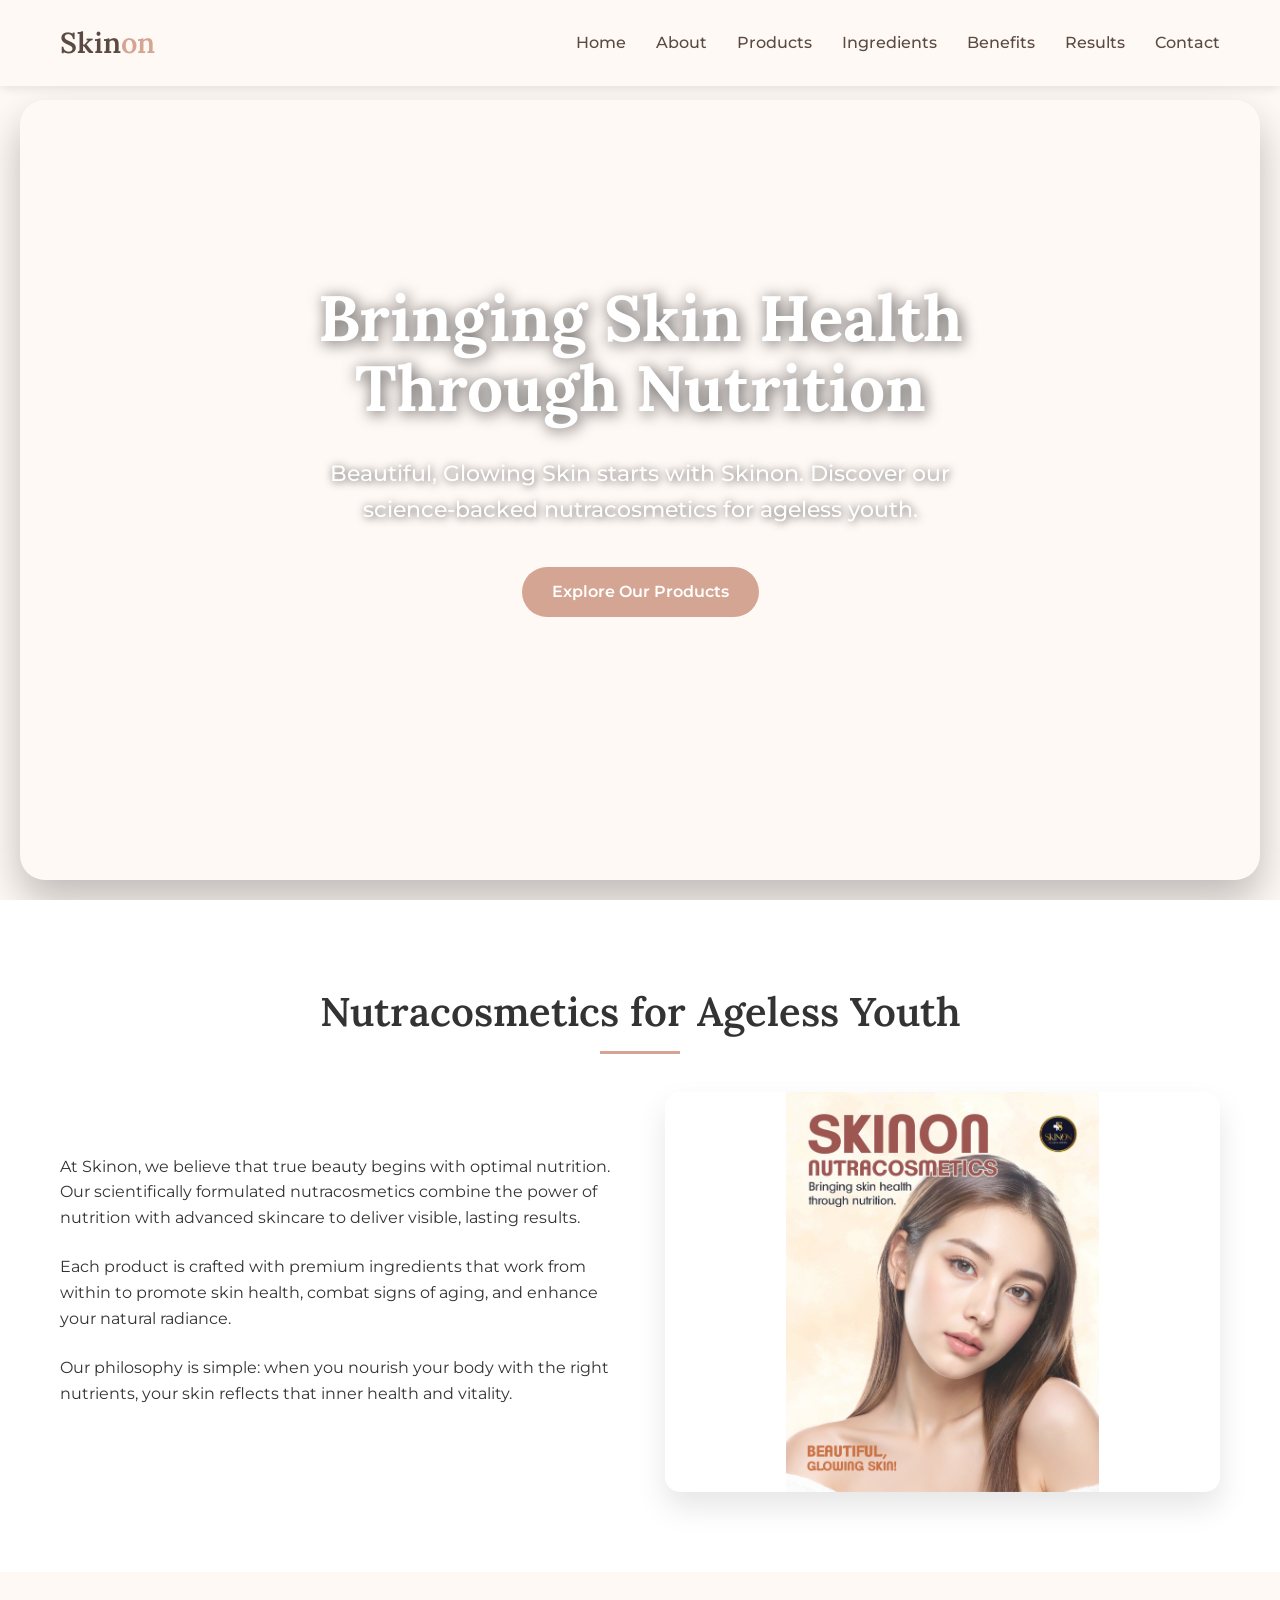
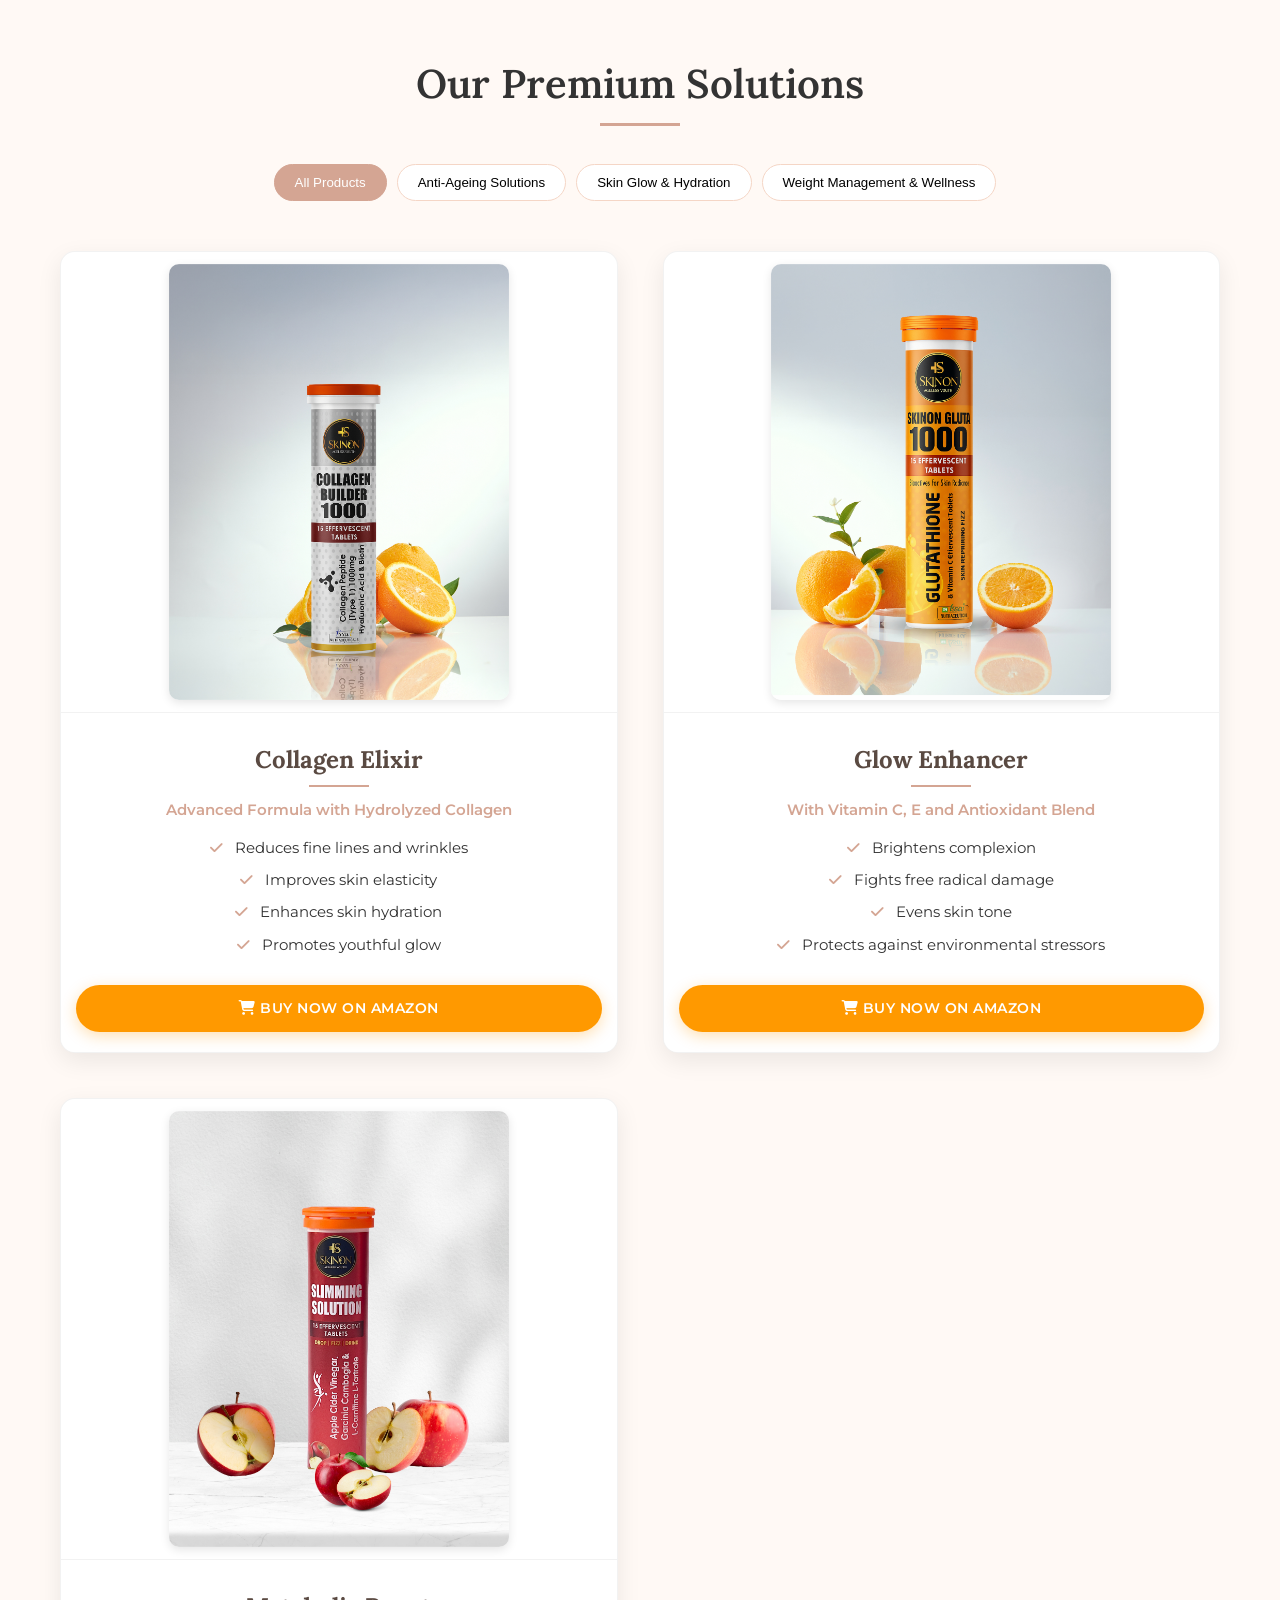
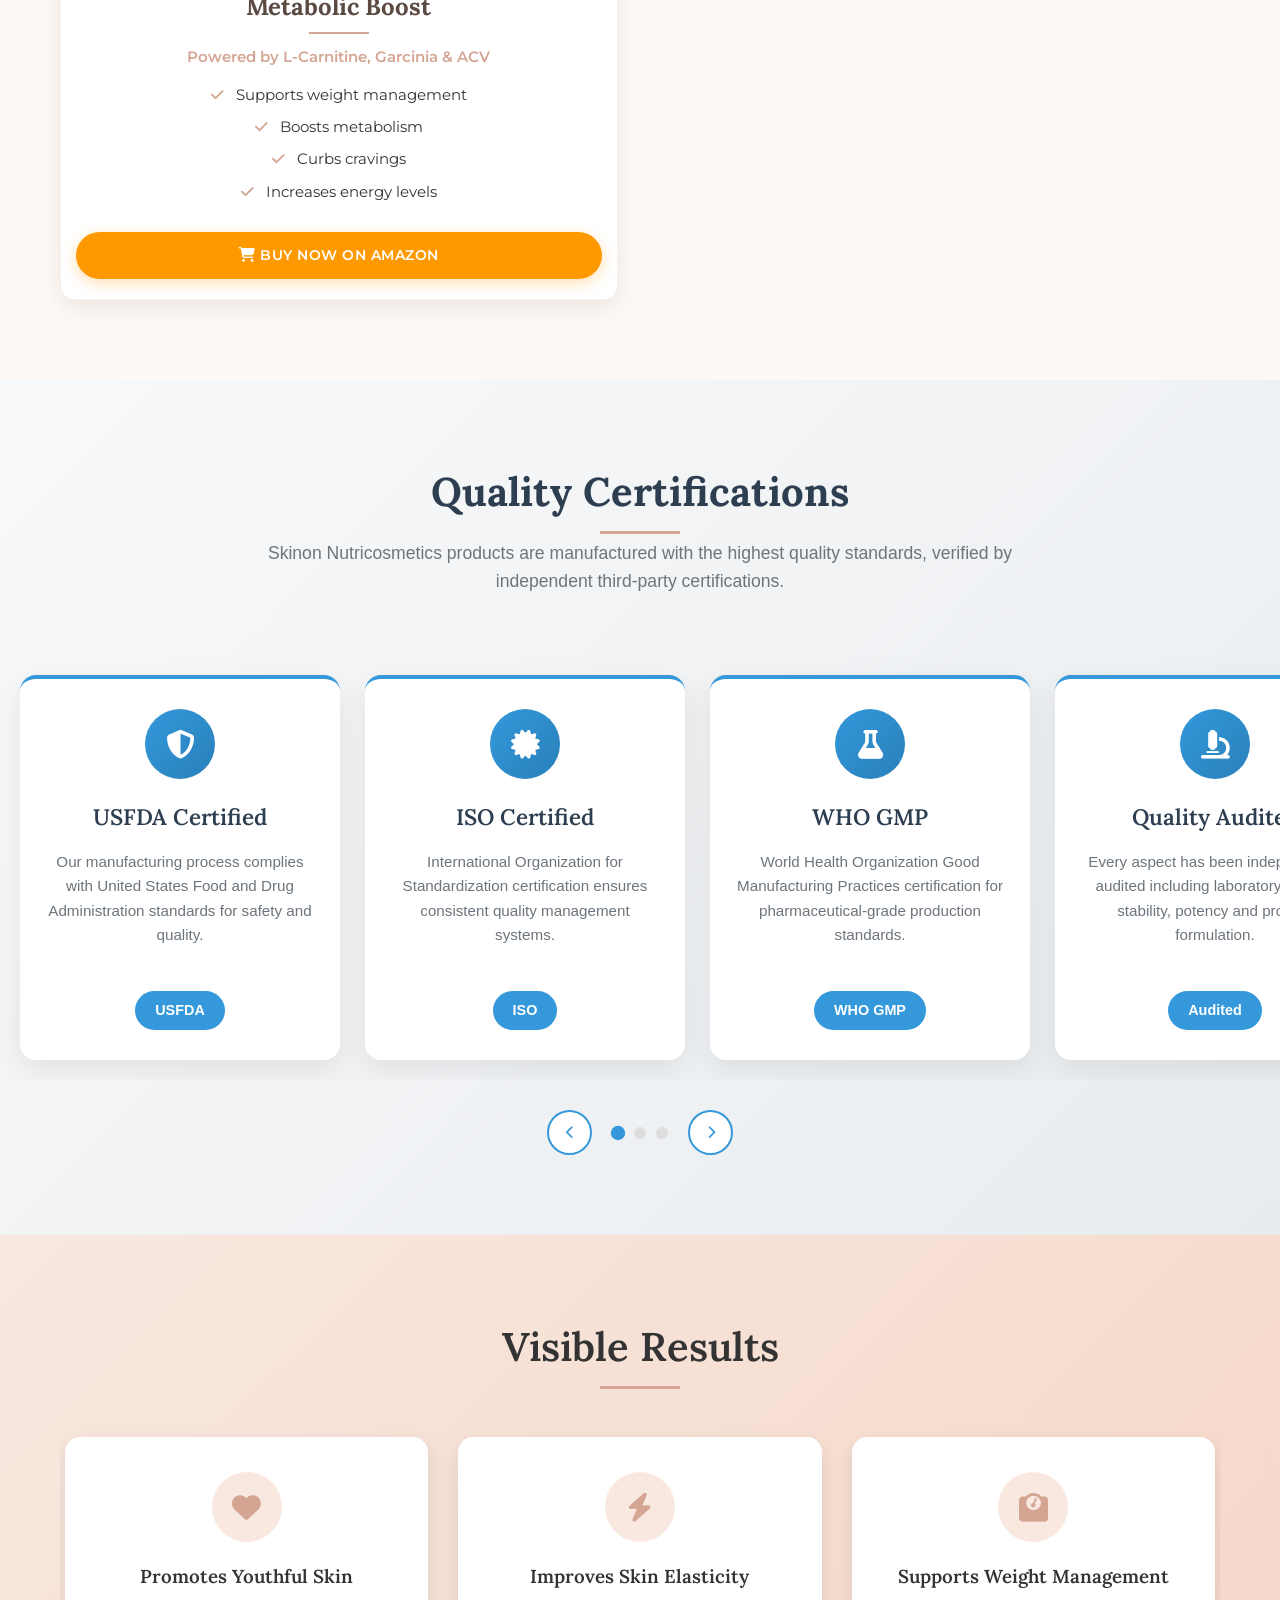
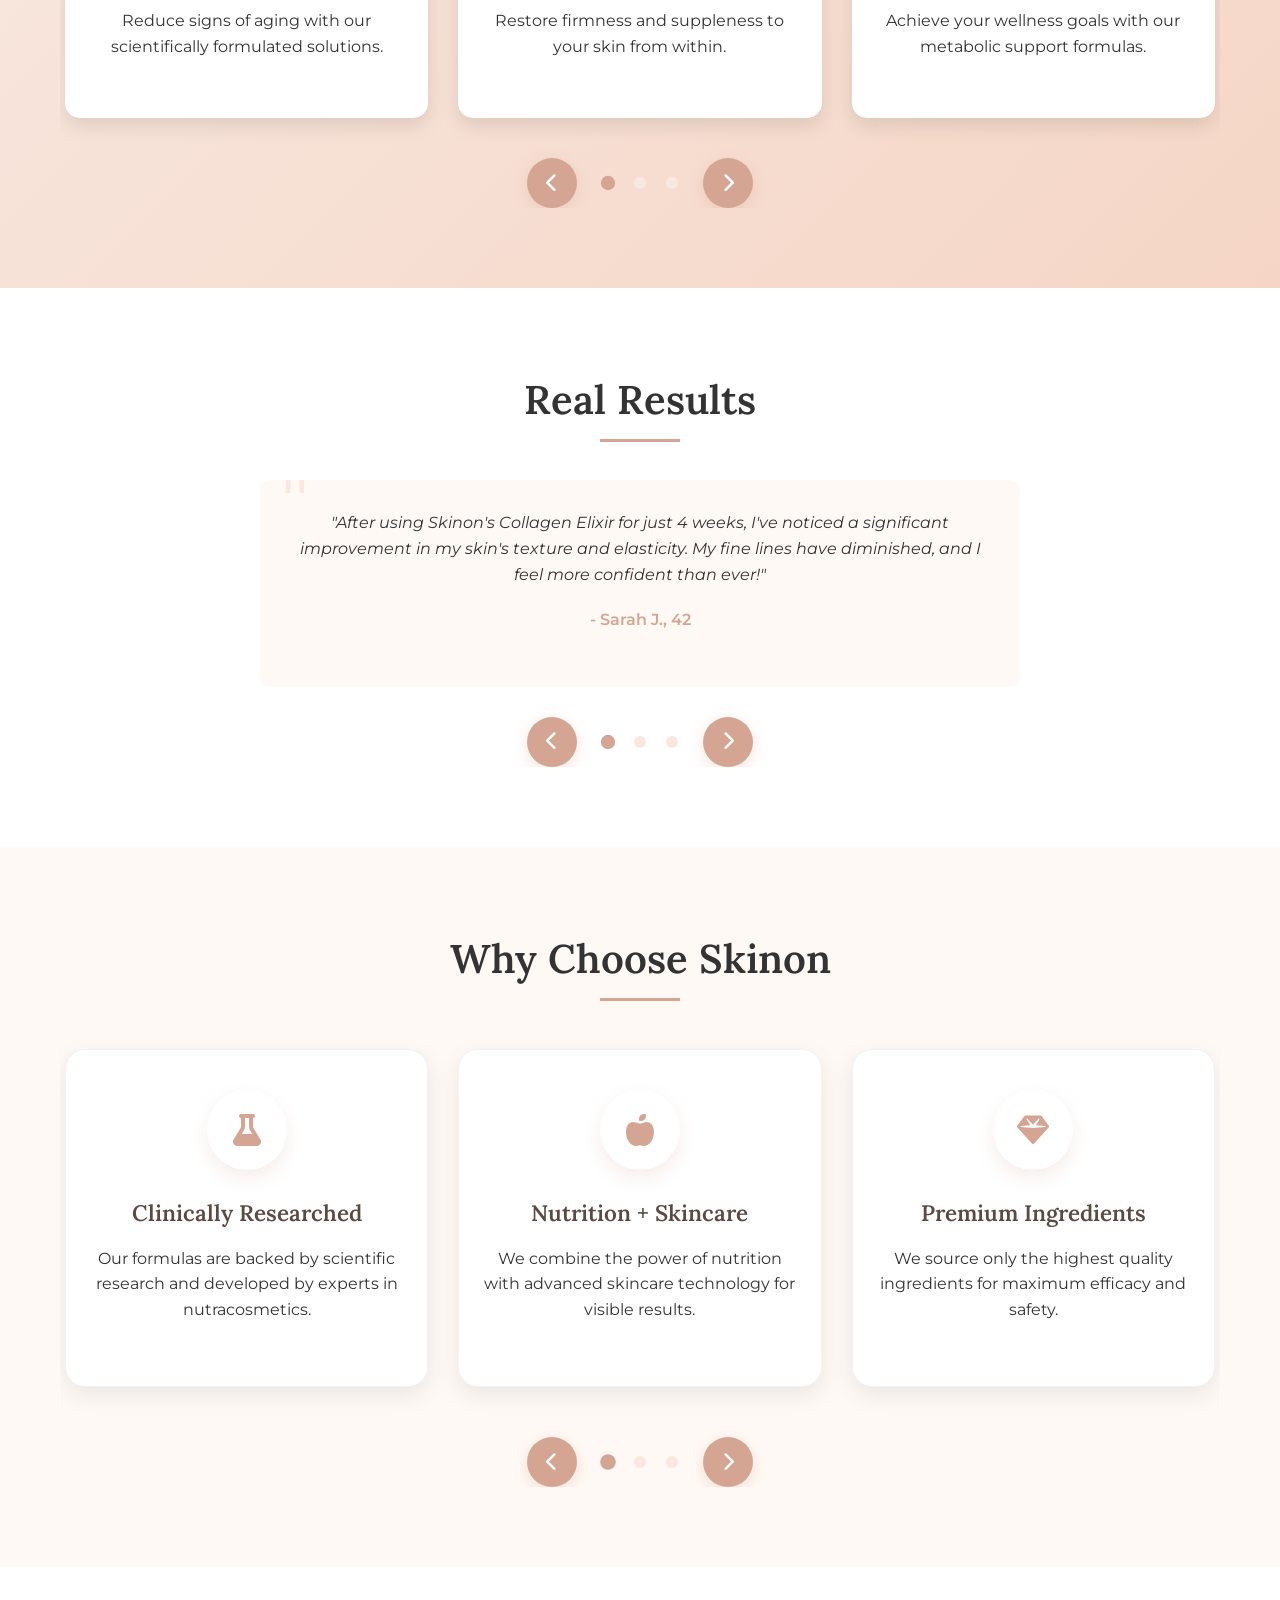
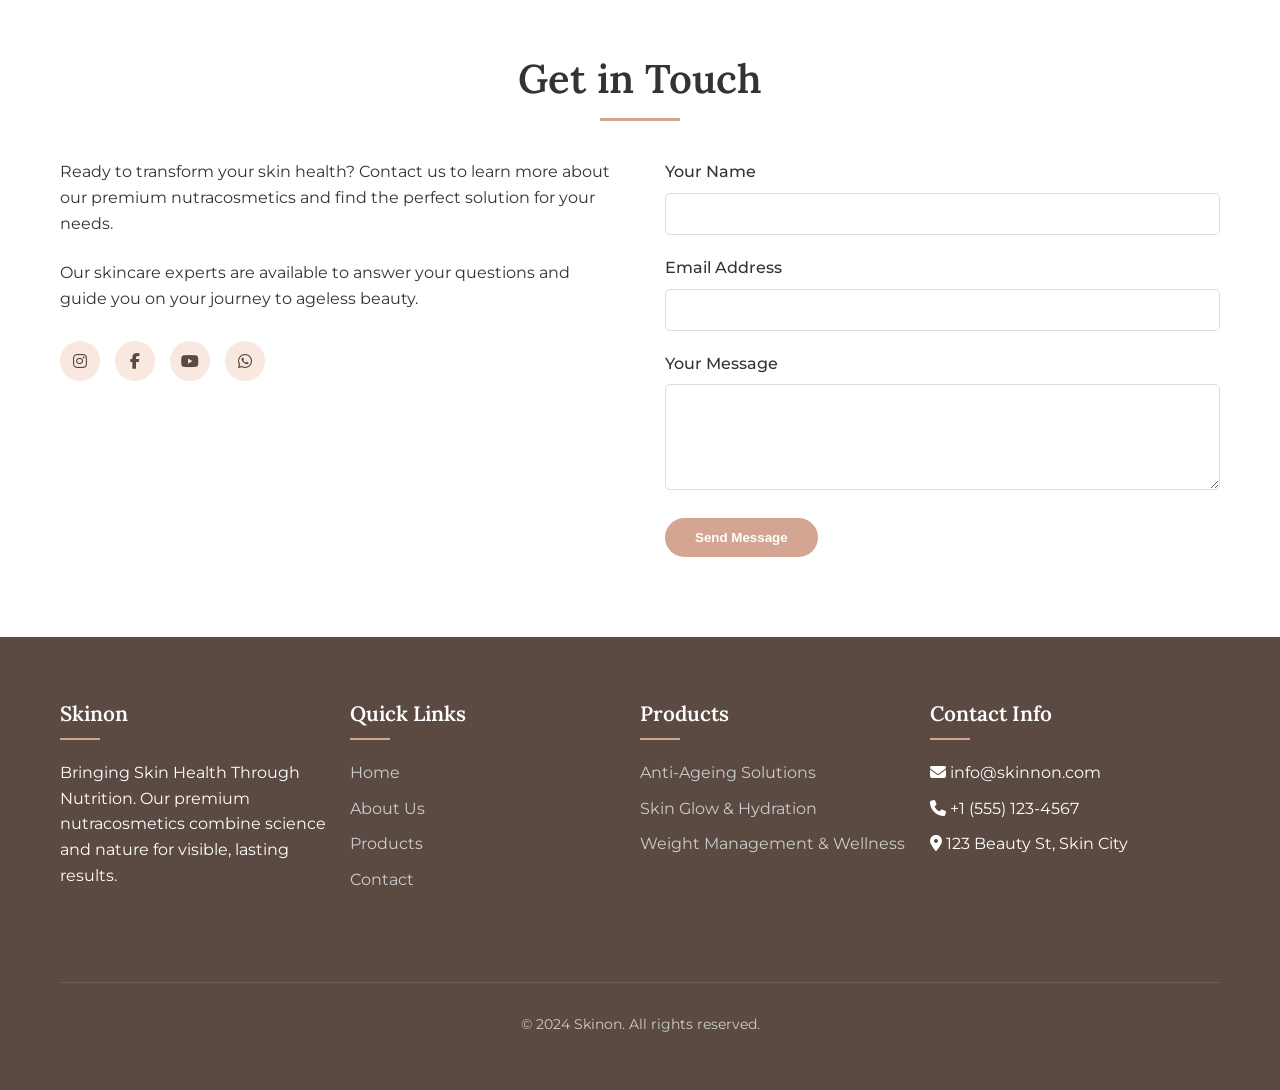
==== INDEX.HTML @ d5ceaf2c "Add files via upload" ====
<!DOCTYPE html>
<html lang="en">
<head>
    <meta charset="UTF-8">
    <meta name="viewport" content="width=device-width, initial-scale=1.0">
    <title>Skinon – Nutracosmetics & Anti-Ageing Solutions</title>
    <meta name="description" content="Skinon - Premium nutracosmetics & anti-ageing supplements. Science-backed collagen elixirs, skin glow enhancers & metabolic boosters for ageless beauty. Vegan-friendly, clinically tested formulas for radiant skin from within.">
    <meta name="keywords" content="nutracosmetics, anti-ageing supplements, collagen, skin care, beauty supplements, skin glow, weight management, vegan supplements">
    <meta name="author" content="Skinon">
    <meta name="robots" content="index, follow">
    
    <!-- Canonical URL -->
    <link rel="canonical" href="https://skinon.com">
    
    <!-- Open Graph Meta Tags for Social Media Sharing -->
    <meta property="og:title" content="Skinon – Nutracosmetics & Anti-Ageing Solutions">
    <meta property="og:description" content="Premium nutracosmetics & anti-ageing supplements for ageless beauty and radiant skin from within.">
    <meta property="og:type" content="website">
    <meta property="og:url" content="https://www.skinon.com">
    <!-- <meta property="og:image" content="https://www.skinon.com/images/og-image.jpg"> -->
    
    <link rel="stylesheet" href="STYLES.CSS">
    <link rel="preconnect" href="https://fonts.googleapis.com">
    <link rel="preconnect" href="https://fonts.gstatic.com" crossorigin>
    <link href="https://fonts.googleapis.com/css2?family=Montserrat:wght@300;400;500;600;700&family=Lora:wght@400;500;600&display=swap" rel="stylesheet">
    <link rel="stylesheet" href="https://cdnjs.cloudflare.com/ajax/libs/font-awesome/6.4.0/css/all.min.css">

    <!-- JSON-LD Schema Markup -->
    <script type="application/ld+json">
    {
        "@context": "https://schema.org",
        "@graph": [
            {
                "@type": "Product",
                "name": "Collagen Elixir",
                "description": "Advanced Formula with Hydrolyzed Collagen for reducing fine lines and wrinkles, improving skin elasticity, and enhancing skin hydration",
                "brand": {
                    "@type": "Brand",
                    "name": "Skinon"
                },
                "offers": {
                    "@type": "Offer",
                    "url": "https://amzn.in/d/7fDSH8P",
                    "availability": "https://schema.org/InStock"
                },
                "image": "https://skinon.com/products/anti-ageing.jpg"
            },
            {
                "@type": "Product",
                "name": "Glow Enhancer",
                "description": "With Vitamin C, E and Antioxidant Blend for brightening complexion, fighting free radical damage, and evening skin tone",
                "brand": {
                    "@type": "Brand",
                    "name": "Skinon"
                },
                "offers": {
                    "@type": "Offer",
                    "url": "https://amzn.in/d/7fDSH8P",
                    "availability": "https://schema.org/InStock"
                },
                "image": "https://skinon.com/products/skin-glow.jpg"
            },
            {
                "@type": "Product",
                "name": "Metabolic Boost",
                "description": "Powered by L-Carnitine, Garcinia & ACV for weight management, boosting metabolism, and increasing energy levels",
                "brand": {
                    "@type": "Brand",
                    "name": "Skinon"
                },
                "offers": {
                    "@type": "Offer",
                    "url": "https://amzn.in/d/7fDSH8P",
                    "availability": "https://schema.org/InStock"
                },
                "image": "https://skinon.com/products/slim-product.jpg"
            },
            {
                "@type": "Review",
                "author": {
                    "@type": "Person",
                    "name": "Sarah J."
                },
                "datePublished": "2024-01-15",
                "reviewBody": "After using Skinon's Collagen Elixir for just 4 weeks, I've noticed a significant improvement in my skin's texture and elasticity. My fine lines have diminished, and I feel more confident than ever!",
                "name": "Amazing Results with Collagen Elixir",
                "reviewRating": {
                    "@type": "Rating",
                    "ratingValue": "5",
                    "bestRating": "5"
                }
            },
            {
                "@type": "Review",
                "author": {
                    "@type": "Person",
                    "name": "Michael T."
                },
                "datePublished": "2024-02-10",
                "reviewBody": "The Metabolic Boost formula has been a game-changer for my wellness journey. I've lost 8 pounds in 2 months without drastic diet changes, and I have so much more energy throughout the day.",
                "name": "Game-Changer for Wellness",
                "reviewRating": {
                    "@type": "Rating",
                    "ratingValue": "5",
                    "bestRating": "5"
                }
            },
            {
                "@type": "Review",
                "author": {
                    "@type": "Person",
                    "name": "Emily R."
                },
                "datePublished": "2024-01-28",
                "reviewBody": "I've struggled with dull skin for years. The Glow Enhancer has given me the radiant complexion I've always wanted. My friends keep asking what I'm doing differently!",
                "name": "Radiant Complexion Achieved",
                "reviewRating": {
                    "@type": "Rating",
                    "ratingValue": "5",
                    "bestRating": "5"
                }
            }
        ]
    }
    </script>
</head>

<body>
    <!-- Header -->
    <header>
        <div class="container header-container">
            <a href="#" class="logo">Skin<span>on</span></a>
            <button class="mobile-menu-btn" aria-label="Toggle navigation menu">
                <i class="fas fa-bars"></i>
            </button>
            <nav aria-label="Main navigation">
                <ul>
                    <li><a href="#home">Home</a></li>
                    <li><a href="#about">About</a></li>
                    <li><a href="#products">Products</a></li>
                    <li><a href="#ingredients">Ingredients</a></li>
                    <li><a href="#benefits">Benefits</a></li>
                    <li><a href="#testimonials">Results</a></li>
                    <li><a href="#contact">Contact</a></li>
                </ul>
            </nav>
        </div>
    </header>

<!-- Hero Section with Video -->
<section class="hero" id="home">
    <div class="container">
        <div class="hero-content fade-in">
            <h1>Bringing Skin Health Through Nutrition</h1>
            <p>Beautiful, Glowing Skin starts with Skinon. Discover our science-backed nutracosmetics for ageless youth.</p>
            <a href="#products" class="btn">Explore Our Products</a>
        </div>
    </div>
    
    <!-- Clean Video Background -->
    <div class="hero-video">
        <video autoplay muted loop playsinline preload="none" poster="fallback.jpg" class="hero-video-element">
            <source src="hero background video.mp4" type="video/mp4">
            <source src="hero-video.webm" type="video/webm">
        </video>
    </div>
</section>

 <!-- About Section -->
<section class="about" id="about">
    <div class="container">
        <h2>Nutracosmetics for Ageless Youth</h2>
        <div class="about-content">
            <div class="about-text">
                <!-- Desktop Version (Full Text) -->
                <div class="desktop-text">
                    <p>At Skinon, we believe that true beauty begins with optimal nutrition. Our scientifically formulated nutracosmetics combine the power of nutrition with advanced skincare to deliver visible, lasting results.</p>
                    <p>Each product is crafted with premium ingredients that work from within to promote skin health, combat signs of aging, and enhance your natural radiance.</p>
                    <p>Our philosophy is simple: when you nourish your body with the right nutrients, your skin reflects that inner health and vitality.</p>
                </div>
                
                <!-- Mobile Version (Brief Text) -->
                <div class="mobile-text">
                    <p>Beautiful skin starts from within. Skinon's science-backed nutracosmetics nourish your body to reveal your natural radiance and combat aging at its source.</p>
                </div>
            </div>
            <div class="about-image">
                <!-- Try this simple version first -->
                <img src="about-model.jpg" alt="Woman using Skinon nutracosmetics products for radiant skin" class="about-img" loading="lazy">
            </div>
        </div>
    </div>
</section>

<!-- Products Section -->
<section class="products" id="products">
  <div class="container">
    <h2>Our Premium Solutions</h2>

    <!-- Categories -->
    <div class="product-categories">
      <button class="category-btn active" data-category="all">All Products</button>
      <button class="category-btn" data-category="anti-aging">Anti-Ageing Solutions</button>
      <button class="category-btn" data-category="skin-glow">Skin Glow & Hydration</button>
      <button class="category-btn" data-category="wellness">Weight Management & Wellness</button>
    </div>

    <!-- Products Grid -->
    <div class="product-grid">
      <!-- Product 1 -->
      <div class="product-card fade-in" data-category="anti-aging">
        <div class="product-image">
          <img src="products/anti ageing.jpg" alt="Collagen Elixir supplement bottle for anti-ageing and skin rejuvenation" class="product-img" loading="lazy">
        </div>
        <div class="product-info">
          <h3>Collagen Elixir</h3>
          <p class="product-tagline">Advanced Formula with Hydrolyzed Collagen</p>
          <ul class="product-benefits">
            <li><i class="fas fa-check"></i> Reduces fine lines and wrinkles</li>
            <li><i class="fas fa-check"></i> Improves skin elasticity</li>
            <li><i class="fas fa-check"></i> Enhances skin hydration</li>
            <li><i class="fas fa-check"></i> Promotes youthful glow</li>
          </ul>
          <a href="https://amzn.in/d/7fDSH8P" target="_blank" class="buy-now-btn amazon-btn">
            <i class="fas fa-shopping-cart"></i> Buy Now on Amazon
          </a>
        </div>
      </div>

      <!-- Product 2 -->
      <div class="product-card fade-in" data-category="skin-glow">
        <div class="product-image">
          <img src="products/skin glow.jpg" alt="Glow Enhancer supplement with glutathione for radiant skin complexion" class="product-img" loading="lazy">
        </div>
        <div class="product-info">
          <h3>Glow Enhancer</h3>
          <p class="product-tagline">With Vitamin C, E and Antioxidant Blend</p>
          <ul class="product-benefits">
            <li><i class="fas fa-check"></i> Brightens complexion</li>
            <li><i class="fas fa-check"></i> Fights free radical damage</li>
            <li><i class="fas fa-check"></i> Evens skin tone</li>
            <li><i class="fas fa-check"></i> Protects against environmental stressors</li>
          </ul>
          <a href="https://amzn.in/d/7fDSH8P" target="_blank" class="buy-now-btn amazon-btn">
            <i class="fas fa-shopping-cart"></i> Buy Now on Amazon
          </a>
        </div>
      </div>

      <!-- Product 3 -->
      <div class="product-card fade-in" data-category="wellness">
        <div class="product-image">
          <img src="products/slim product.jpg" alt="Metabolic Boost weight management supplement with apple cider vinegar" class="product-img" loading="lazy">
        </div>
        <div class="product-info">
          <h3>Metabolic Boost</h3>
          <p class="product-tagline">Powered by L-Carnitine, Garcinia & ACV</p>
          <ul class="product-benefits">
            <li><i class="fas fa-check"></i> Supports weight management</li>
            <li><i class="fas fa-check"></i> Boosts metabolism</li>
            <li><i class="fas fa-check"></i> Curbs cravings</li>
            <li><i class="fas fa-check"></i> Increases energy levels</li>
          </ul>
          <a href="https://amzn.in/d/7fDSH8P" target="_blank" class="buy-now-btn amazon-btn">
            <i class="fas fa-shopping-cart"></i> Buy Now on Amazon
          </a>
        </div>
      </div>
    </div>

    <!-- Scroll Indicator (Mobile) -->
    <div class="product-scroll-indicator">
      <div class="scroll-dot active"></div>
      <div class="scroll-dot"></div>
      <div class="scroll-dot"></div>
    </div>
  </div>
</section>

    <!-- Certification Section -->
    <section class="certifications-section">
        <div class="section-header">
            <h2>Quality Certifications</h2>
            <p>Skinon Nutricosmetics products are manufactured with the highest quality standards, verified by independent third-party certifications.</p>
        </div>
        
        <div class="certifications-horizontal-container">
            <div class="certifications-row">
                <!-- USFDA Certification -->
                <div class="cert-item">
                    <div class="cert-icon">
                        <i class="fas fa-shield-alt"></i>
                    </div>
                    <div class="cert-content">
                        <h3>USFDA Certified</h3>
                        <p>Our manufacturing process complies with United States Food and Drug Administration standards for safety and quality.</p>
                    </div>
                    <div class="cert-badge">USFDA</div>
                </div>
                
                <!-- ISO Certification -->
                <div class="cert-item">
                    <div class="cert-icon">
                        <i class="fas fa-certificate"></i>
                    </div>
                    <div class="cert-content">
                        <h3>ISO Certified</h3>
                        <p>International Organization for Standardization certification ensures consistent quality management systems.</p>
                    </div>
                    <div class="cert-badge">ISO</div>
                </div>
                
                <!-- WHO GMP Certification -->
                <div class="cert-item">
                    <div class="cert-icon">
                        <i class="fas fa-flask"></i>
                    </div>
                    <div class="cert-content">
                        <h3>WHO GMP</h3>
                        <p>World Health Organization Good Manufacturing Practices certification for pharmaceutical-grade production standards.</p>
                    </div>
                    <div class="cert-badge">WHO GMP</div>
                </div>
                
                <!-- Quality Audited -->
                <div class="cert-item">
                    <div class="cert-icon">
                        <i class="fas fa-microscope"></i>
                    </div>
                    <div class="cert-content">
                        <h3>Quality Audited</h3>
                        <p>Every aspect has been independently audited including laboratory testing, stability, potency and product formulation.</p>
                    </div>
                    <div class="cert-badge">Audited</div>
                </div>
                
                <!-- Manufacturing Partner -->
                <div class="cert-item">
                    <div class="cert-icon">
                        <i class="fas fa-industry"></i>
                    </div>
                    <div class="cert-content">
                        <h3>Manufacturing Partner</h3>
                        <p>Manufactured and quality-controlled by <a href="https://lavanyahealthcarelimited.com/about.html" target="_blank">Lavanya Healthcare Limited</a>.</p>
                    </div>
                    <div class="cert-badge">Partner</div>
                </div>
            </div>
        </div>
        
        <div class="scroll-indicators">
            <button class="scroll-btn prev-btn">
                <i class="fas fa-chevron-left"></i>
            </button>
            <div class="scroll-dots">
                <span class="dot active"></span>
                <span class="dot"></span>
                <span class="dot"></span>
            </div>
            <button class="scroll-btn next-btn">
                <i class="fas fa-chevron-right"></i>
            </button>
        </div>
    </section>


    <!-- Benefits Section -->
<section class="benefits" id="benefits">
    <div class="container">
        <h2>Visible Results</h2>
        <div class="benefits-slider">
            <div class="benefits-track">
                <!-- Benefit 1 -->
                <div class="benefit-card fade-in">
                    <div class="benefit-icon">
                        <i class="fas fa-heart"></i>
                    </div>
                    <h3>Promotes Youthful Skin</h3>
                    <p>Reduce signs of aging with our scientifically formulated solutions.</p>
                </div>
                
                <!-- Benefit 2 -->
                <div class="benefit-card fade-in">
                    <div class="benefit-icon">
                        <i class="fas fa-bolt"></i>
                    </div>
                    <h3>Improves Skin Elasticity</h3>
                    <p>Restore firmness and suppleness to your skin from within.</p>
                </div>
                
                <!-- Benefit 3 -->
                <div class="benefit-card fade-in">
                    <div class="benefit-icon">
                        <i class="fas fa-weight"></i>
                    </div>
                    <h3>Supports Weight Management</h3>
                    <p>Achieve your wellness goals with our metabolic support formulas.</p>
                </div>
                
                <!-- Benefit 4 -->
                <div class="benefit-card fade-in">
                    <div class="benefit-icon">
                        <i class="fas fa-apple-alt"></i>
                    </div>
                    <h3>Balances Blood Sugar</h3>
                    <p>Maintain healthy glucose levels with our nutrient-rich formulations.</p>
                </div>
                
                <!-- Benefit 5 -->
                <div class="benefit-card fade-in">
                    <div class="benefit-icon">
                        <i class="fas fa-battery-full"></i>
                    </div>
                    <h3>Boosts Energy</h3>
                    <p>Feel revitalized and energized throughout your day.</p>
                </div>
                
                <!-- Benefit 6 -->
                <div class="benefit-card fade-in">
                    <div class="benefit-icon">
                        <i class="fas fa-sun"></i>
                    </div>
                    <h3>Enhances Radiance</h3>
                    <p>Achieve a natural, healthy glow with our skin-nourishing formulas.</p>
                </div>
            </div>
            <div class="slider-nav">
                <button class="slider-btn prev-btn">
                    <i class="fas fa-chevron-left"></i>
                </button>
                <div class="slider-dots">
                    <div class="slider-dot active" data-slide="0"></div>
                    <div class="slider-dot" data-slide="1"></div>
                    <div class="slider-dot" data-slide="2"></div>
                </div>
                <button class="slider-btn next-btn">
                    <i class="fas fa-chevron-right"></i>
                </button>
            </div>
        </div>
    </div>
</section>

    <!-- Testimonials Section -->
    <section class="testimonials" id="testimonials">
        <div class="container">
            <h2>Real Results</h2>
            <div class="testimonial-slider">
                <div class="testimonial-track">
                    <!-- Testimonial 1 -->
                    <div class="testimonial-slide">
                        <div class="testimonial-content">
                            <p class="testimonial-text">"After using Skinon's Collagen Elixir for just 4 weeks, I've noticed a significant improvement in my skin's texture and elasticity. My fine lines have diminished, and I feel more confident than ever!"</p>
                            <p class="testimonial-author">- Sarah J., 42</p>
                        </div>
                    </div>
                    
                    <!-- Testimonial 2 -->
                    <div class="testimonial-slide">
                        <div class="testimonial-content">
                            <p class="testimonial-text">"The Metabolic Boost formula has been a game-changer for my wellness journey. I've lost 8 pounds in 2 months without drastic diet changes, and I have so much more energy throughout the day."</p>
                            <p class="testimonial-author">- Michael T., 38</p>
                        </div>
                    </div>
                    
                    <!-- Testimonial 3 -->
                    <div class="testimonial-slide">
                        <div class="testimonial-content">
                            <p class="testimonial-text">"I've struggled with dull skin for years. The Glow Enhancer has given me the radiant complexion I've always wanted. My friends keep asking what I'm doing differently!"</p>
                            <p class="testimonial-author">- Emily R., 35</p>
                        </div>
                    </div>
                </div>
                <!-- Updated Testimonial Navigation with Next/Previous Buttons -->
                <div class="slider-nav">
                    <button class="slider-btn prev-btn">
                        <i class="fas fa-chevron-left"></i>
                    </button>
                    <div class="slider-dots">
                        <div class="slider-dot active" data-slide="0"></div>
                        <div class="slider-dot" data-slide="1"></div>
                        <div class="slider-dot" data-slide="2"></div>
                    </div>
                    <button class="slider-btn next-btn">
                        <i class="fas fa-chevron-right"></i>
                    </button>
                </div>
            </div>
        </div>
    </section>

    <!-- Why Choose Section -->
<section class="why-choose">
    <div class="container">
        <h2>Why Choose Skinon</h2>
        <div class="why-choose-slider">
            <div class="why-choose-track">
                <!-- Feature 1 -->
                <div class="feature-card fade-in">
                    <div class="feature-icon">
                        <i class="fas fa-flask"></i>
                    </div>
                    <h3>Clinically Researched</h3>
                    <p>Our formulas are backed by scientific research and developed by experts in nutracosmetics.</p>
                </div>
                
                <!-- Feature 2 -->
                <div class="feature-card fade-in">
                    <div class="feature-icon">
                        <i class="fas fa-apple-alt"></i>
                    </div>
                    <h3>Nutrition + Skincare</h3>
                    <p>We combine the power of nutrition with advanced skincare technology for visible results.</p>
                </div>
                
                <!-- Feature 3 -->
                <div class="feature-card fade-in">
                    <div class="feature-icon">
                        <i class="fas fa-gem"></i>
                    </div>
                    <h3>Premium Ingredients</h3>
                    <p>We source only the highest quality ingredients for maximum efficacy and safety.</p>
                </div>
                
                <!-- Feature 4 -->
                <div class="feature-card fade-in">
                    <div class="feature-icon">
                        <i class="fas fa-chart-line"></i>
                    </div>
                    <h3>Visible Results</h3>
                    <p>Experience noticeable improvements in just a few weeks of consistent use.</p>
                </div>
                
                <!-- Feature 5 -->
                <div class="feature-card fade-in">
                    <div class="feature-icon">
                        <i class="fas fa-award"></i>
                    </div>
                    <h3>Quality Guaranteed</h3>
                    <p>All our products undergo rigorous testing to ensure premium quality and effectiveness.</p>
                </div>
                
                <!-- Feature 6 -->
                <div class="feature-card fade-in">
                    <div class="feature-icon">
                        <i class="fas fa-heart"></i>
                    </div>
                    <h3>Customer Focused</h3>
                    <p>Your satisfaction is our priority. We're dedicated to your skin health journey.</p>
                </div>
            </div>
            <div class="slider-nav">
                <button class="slider-btn prev-btn">
                    <i class="fas fa-chevron-left"></i>
                </button>
                <div class="slider-dots">
                    <div class="slider-dot active" data-slide="0"></div>
                    <div class="slider-dot" data-slide="1"></div>
                    <div class="slider-dot" data-slide="2"></div>
                </div>
                <button class="slider-btn next-btn">
                    <i class="fas fa-chevron-right"></i>
                </button>
            </div>
        </div>
    </div>
</section>

    <!-- Contact Section -->
    <section class="contact" id="contact">
        <div class="container">
            <h2>Get in Touch</h2>
            <div class="contact-container">
                <div class="contact-info fade-in">
                    <p>Ready to transform your skin health? Contact us to learn more about our premium nutracosmetics and find the perfect solution for your needs.</p>
                    <p>Our skincare experts are available to answer your questions and guide you on your journey to ageless beauty.</p>
                    <div class="social-links">
                        <a href="#"><i class="fab fa-instagram"></i></a>
                        <a href="#"><i class="fab fa-facebook-f"></i></a>
                        <a href="#"><i class="fab fa-youtube"></i></a>
                        <a href="#"><i class="fab fa-whatsapp"></i></a>
                    </div>
                </div>
                <div class="contact-form fade-in">
                    <form id="enquiry-form">
                        <div class="form-group">
                            <label for="name">Your Name</label>
                            <input type="text" id="name" name="name" required>
                        </div>
                        <div class="form-group">
                            <label for="email">Email Address</label>
                            <input type="email" id="email" name="email" required>
                        </div>
                        <div class="form-group">
                            <label for="message">Your Message</label>
                            <textarea id="message" name="message" rows="5" required></textarea>
                        </div>
                        <button type="submit" class="btn">Send Message</button>
                    </form>
                </div>
            </div>
        </div>
    </section>

    <!-- Footer -->
<footer>
    <div class="container">
        <div class="footer-container">
            <div class="footer-col">
                <h3>Skinon</h3>
                <p>Bringing Skin Health Through Nutrition. Our premium nutracosmetics combine science and nature for visible, lasting results.</p>
            </div>
            <div class="footer-col">
                <h3>Quick Links</h3>
                <ul>
                    <li><a href="#home">Home</a></li>
                    <li><a href="#about">About Us</a></li>
                    <li><a href="#products">Products</a></li>
                    <li><a href="#contact">Contact</a></li>
                </ul>
            </div>
            <div class="footer-col">
                <h3>Products</h3>
                <ul>
                    <li><a href="#products">Anti-Ageing Solutions</a></li>
                    <li><a href="#products">Skin Glow & Hydration</a></li>
                    <li><a href="#products">Weight Management & Wellness</a></li>
                </ul>
            </div>
            <div class="footer-col">
                <h3>Contact Info</h3>
                <ul>
                    <li><i class="fas fa-envelope"></i> info@skinnon.com</li>
                    <li><i class="fas fa-phone"></i> +1 (555) 123-4567</li>
                    <li><i class="fas fa-map-marker-alt"></i> 123 Beauty St, Skin City</li>
                </ul>
            </div>
        </div>
        <div class="copyright">
            <p>&copy; 2024 Skinon. All rights reserved.</p>
        </div>
    </div>
</footer>

<script src="files.js"></script>
</body>
</html>
---- STYLES.CSS ----
:root {
            --primary: #f8e8e0;
            --secondary: #f5d6c6;
            --accent: #d4a593;
            --dark: #5a4a42;
            --light: #fff9f5;
            --text: #333333;
            --gold: #c9a96e;
        }
        
        * {
            margin: 0;
            padding: 0;
            box-sizing: border-box;
        }
        
        body {
            font-family: 'Montserrat', sans-serif;
            color: var(--text);
            background-color: var(--light);
            line-height: 1.6;
            overflow-x: hidden;
        }
        
        h1, h2, h3, h4 {
            font-family: 'Lora', serif;
            font-weight: 600;
            margin-bottom: 1rem;
        }
        
        h1 {
            font-size: 3.5rem;
            line-height: 1.2;
        }
        
        h2 {
            font-size: 2.5rem;
            text-align: center;
            margin-bottom: 3rem;
            position: relative;
        }
        
        h2:after {
            content: '';
            position: absolute;
            bottom: -10px;
            left: 50%;
            transform: translateX(-50%);
            width: 80px;
            height: 3px;
            background: var(--accent);
        }
        
        p {
            margin-bottom: 1.5rem;
        }
        
        .container {
            width: 100%;
            max-width: 1200px;
            margin: 0 auto;
            padding: 0 20px;
        }
        
        section {
            padding: 80px 0;
        }
        
        .btn {
            display: inline-block;
            background: var(--accent);
            color: white;
            padding: 12px 30px;
            border-radius: 30px;
            text-decoration: none;
            font-weight: 600;
            transition: all 0.3s ease;
            border: none;
            cursor: pointer;
        }
        
        .btn:hover {
            background: var(--dark);
            transform: translateY(-3px);
            box-shadow: 0 10px 20px rgba(0,0,0,0.1);
        }
        
        /* Header & Navigation */
        header {
            position: fixed;
            top: 0;
            left: 0;
            width: 100%;
            z-index: 1000;
            background: rgba(255, 249, 245, 0.95);
            box-shadow: 0 2px 10px rgba(0,0,0,0.1);
            transition: all 0.3s ease;
        }
        
        .header-container {
            display: flex;
            justify-content: space-between;
            align-items: center;
            padding: 20px;
        }
        
        .logo {
            font-family: 'Lora', serif;
            font-size: 1.8rem;
            font-weight: 600;
            color: var(--dark);
            text-decoration: none;
        }
        
        .logo span {
            color: var(--accent);
        }
        
        nav ul {
            display: flex;
            list-style: none;
        }
        
        nav ul li {
            margin-left: 30px;
        }
        
        nav ul li a {
            text-decoration: none;
            color: var(--dark);
            font-weight: 500;
            transition: color 0.3s ease;
        }
        
        nav ul li a:hover {
            color: var(--accent);
        }
        
        .mobile-menu-btn {
            display: none;
            background: none;
            border: none;
            font-size: 1.5rem;
            color: var(--dark);
            cursor: pointer;
        }
        
/* =======================
   HERO SECTION - DESKTOP & MOBILE (Centered Content)
   ======================= */
.hero {
    height: 100vh;
    display: flex;
    align-items: center;
    justify-content: center;
    position: relative;
    overflow: hidden;
    padding: 80px 40px;
}

.hero-content {
    max-width: 700px;
    z-index: 3;
    position: relative;
    background: transparent;
    backdrop-filter: none;
    -webkit-backdrop-filter: none;
    border: none;
    padding: 0;
    border-radius: 0;
    box-shadow: none;
    margin: 0;
    text-align: center;
}

.hero h1 {
    color: white;
    margin-bottom: 2rem;
    font-size: 4rem !important;
    line-height: 1.1;
    text-shadow: 2px 2px 15px rgba(0, 0, 0, 0.7);
    font-weight: 700;
}

.hero p {
    font-size: 1.4rem;
    margin-bottom: 2.5rem;
    color: white;
    line-height: 1.6;
    text-shadow: 1px 1px 8px rgba(0, 0, 0, 0.7);
    font-weight: 500;
}

/* Button Styles */
.hero-btn {
    padding: 18px 45px;
    font-size: 1.3rem;
    border-radius: 35px;
    font-weight: 700;
    text-transform: uppercase;
    letter-spacing: 1px;
    background: var(--accent);
    border: 2px solid var(--accent);
    color: white;
    text-shadow: none;
    box-shadow: 0 10px 25px rgba(212, 165, 147, 0.4);
    transition: all 0.3s ease;
}

.hero-btn:hover {
    background: var(--dark);
    border-color: var(--dark);
    transform: translateY(-5px);
    box-shadow: 0 15px 35px rgba(90, 74, 66, 0.4);
    color: white;
}

/* Video Background Styles - Reduced Height */
.hero-video {
    position: absolute;
    top: 100px; /* Increased top to reduce height */
    left: 20px;
    right: 20px;
    bottom: 20px; /* Reduced height from all sides */
    z-index: 1;
    overflow: hidden;
    border-radius: 25px; /* Increased border radius */
    box-shadow: 0 20px 40px rgba(0, 0, 0, 0.25); /* Enhanced shadow */
}

.hero-video-element {
    width: 100%;
    height: 100%;
    object-fit: cover;
    object-position: center;
    border-radius: 25px; /* Increased border radius */
}

/* Completely remove overlay and old image */
.video-overlay {
    display: none;
}

.hero-image {
    display: none;
}

/* =======================
   MOBILE RESPONSIVE STYLES (No Glassmorphism)
   ======================= */
@media (max-width: 992px) {
    .hero {
        padding: 100px 25px 60px;
        justify-content: center;
        text-align: center;
    }
    
    .hero-content {
        max-width: 100%;
        /* REMOVED: Glassmorphism effect */
        background: transparent;
        backdrop-filter: none;
        -webkit-backdrop-filter: none;
        border: none;
        padding: 0;
        margin: 0;
        border-radius: 0;
        box-shadow: none;
    }
    
    .hero h1 {
        font-size: 3rem !important;
        text-align: center;
        color: white;
        text-shadow: 2px 2px 15px rgba(0, 0, 0, 0.7);
    }
    
    .hero p {
        font-size: 1.2rem;
        text-align: center;
        color: white;
        text-shadow: 1px 1px 8px rgba(0, 0, 0, 0.7);
    }
    
    .hero-btn {
        padding: 16px 35px;
        font-size: 1.1rem;
        width: 100%;
        max-width: 300px;
        margin: 0 auto;
        display: block;
        /* REMOVED: Glassmorphism button */
        background: var(--accent);
        border: 2px solid var(--accent);
        color: white;
        text-shadow: none;
        box-shadow: 0 10px 25px rgba(212, 165, 147, 0.4);
    }
    
    .hero-btn:hover {
        background: var(--dark);
        border-color: var(--dark);
        color: white;
    }
    
    .hero-video {
        top: 90px; /* Further reduced height on mobile */
        left: 15px;
        right: 15px;
        bottom: 15px;
        border-radius: 20px; /* Slightly smaller radius on mobile */
    }
}

@media (max-width: 768px) {
    .hero {
        padding: 90px 20px 50px;
        height: auto;
        min-height: 100vh;
    }
    
    .hero h1 {
        font-size: 2.5rem !important;
    }
    
    .hero p {
        font-size: 1.1rem;
    }
    
    .hero-btn {
        padding: 15px 30px;
        font-size: 1rem;
    }
    
    .hero-video {
        top: 80px;
        left: 12px;
        right: 12px;
        bottom: 12px;
        border-radius: 18px;
    }
}

@media (max-width: 480px) {
    .hero {
        padding: 80px 15px 80px;
    }
    
    .hero h1 {
        font-size: 2.65rem !important;
    }
    
    .hero p {
        font-size: 1rem;
        margin-bottom: 2rem;
    }
    
    .hero-btn {
        padding: 14px 25px;
        font-size: 1.5rem;
        max-width: 300px;
        margin-top: 50px;
    }
    
    .hero-video {
        top: 100px;
        left: 0px;
        right: 0px;
        bottom: 10px;
        border-radius: 15px;
        height: 600px;
    }
}

/* Ensure desktop version stays centered */
@media (min-width: 993px) {
    .hero::before,
    .hero::after {
        display: none;
    }
    
    .hero-image {
        display: none;
    }
    
    .hero .container {
        display: flex;
        justify-content: center;
        align-items: center;
        text-align: center;
    }
}

/* Fix header z-index to ensure it stays above video */
header {
    z-index: 1000;
    position: fixed;
    top: 0;
    left: 0;
    width: 100%;
}


/* About Section */
.about {
    background: white;
    padding: 80px 0;
}

.about-content {
    display: flex;
    align-items: center;
    gap: 50px;
}

.about-text {
    flex: 1;
}

.about-image {
    flex: 1;
    border-radius: 15px;
    overflow: hidden;
    box-shadow: 0 15px 30px rgba(0,0,0,0.1);
}

/* About section image styling - REPLACED the old .about-image img */
.about-img {
    width: 100%;
    height: 400px;
    object-fit: contain;
    object-position: center;
    border-radius: 10px;
    display: block;
}

/* About section text control */
.mobile-text {
    display: none; /* Hidden by default (for desktop) */
}

/* Reduce gap between hero and about section + text control */
@media (max-width: 768px) {
    .about {
        padding: 20px 0; /* Reduced gap */
    }
    
    .about-content {
        flex-direction: column;
        gap: 30px;
    }
    
    .desktop-text {
        display: none; /* Hide desktop text on mobile */
    }
    
    .mobile-text {
        display: block; /* Show brief mobile text */
        font-size: 1rem;
        line-height: 1.5;
        text-align: center;
    }
    
    .about h2 {
        margin-bottom: 1.5rem; /* Reduced space below heading */
    }
    
    .about-img {
        height: 300px; /* Fixed responsive height */
    }
}

/* Further reduce gap for very small screens */
@media (max-width: 480px) {
    .about {
        padding: 15px 0; /* Even smaller gap */
    }
    
    .mobile-text {
        font-size: 0.9rem;
        line-height: 1.4;
    }
    
    .about h2 {
        margin-bottom: 1rem;
        font-size: 1.8rem;
    }
    
    .about-img {
        height: 250px; /* Fixed responsive height */
        width: 300px;
    }
}

/* Responsive image sizing for tablet */
@media (max-width: 992px) {
    .about-img {
        height: 350px;
    }
}


/* Products Section */
.products {
  background: var(--light);
}

/* Category Buttons */
.product-categories {
  display: flex;
  justify-content: center;
  margin-bottom: 40px;
  flex-wrap: wrap;
}

.category-btn {
  background: white;
  border: 1px solid var(--secondary);
  padding: 10px 20px;
  margin: 0 10px 10px 0;
  border-radius: 30px;
  cursor: pointer;
  transition: all 0.3s ease;
  font-weight: 500;
}

.category-btn.active,
.category-btn:hover {
  background: var(--accent);
  color: white;
  border-color: var(--accent);
}

/* Products Grid - Desktop */
.product-grid {
  display: grid;
  grid-template-columns: repeat(auto-fill, minmax(340px, 1fr));
  gap: 40px;
  align-items: stretch;
}

/* Product Card - SEPARATED BOXES */
.product-card {
  background: white;
  border-radius: 15px;
  overflow: hidden;
  box-shadow: 0 8px 25px rgba(0,0,0,0.08);
  transition: all 0.4s ease;
  display: flex;
  flex-direction: column;
  height: 100%;
  border: 1px solid rgba(0,0,0,0.05);
}

.product-card:hover {
  transform: translateY(-8px);
  box-shadow: 0 15px 35px rgba(0,0,0,0.15);
}

/* Product Image Container - DECREASED PADDING */
.product-image {
  height: 420px;
  width: 100%;
  background: transparent;
  display: flex;
  align-items: center;
  justify-content: center;
  overflow: hidden;
  padding: 8px; /* Decreased padding */
  position: relative;
}

/* Product Image Styling - MAXIMUM SIZE */
.product-img {
  width: auto;
  height: auto;
  max-width: 98%;
  max-height: 98%;
  object-fit: contain;
  object-position: center;
  transition: all 0.5s ease;
  border-radius: 10px;
  box-shadow: 0 3px 10px rgba(0,0,0,0.1);
}

/* Enhanced Hover Effects */
.product-card:hover .product-img {
  transform: scale(1.08);
  box-shadow: 0 8px 20px rgba(0,0,0,0.2);
  filter: brightness(1.03);
}

/* Product Info - CENTERED TEXT & DECREASED PADDING */
.product-info {
  padding: 20px 15px; /* Decreased padding */
  flex-grow: 1;
  display: flex;
  flex-direction: column;
  justify-content: space-between;
  min-height: 220px;
  background: white;
  border-top: 1px solid rgba(0,0,0,0.05);
  text-align: center; /* Center all text */
}

/* Product Name - HIGHLIGHTED & CENTERED */
.product-info h3 {
  font-size: 1.5rem;
  margin-bottom: 12px;
  color: var(--dark);
  font-family: 'Lora', serif;
  text-align: center;
  font-weight: 700;
  position: relative;
  padding: 8px 0;
  transition: all 0.3s ease;
}

/* Add underline effect for product name */
.product-info h3::after {
  content: '';
  position: absolute;
  bottom: 0;
  left: 50%;
  transform: translateX(-50%);
  width: 60px;
  height: 2px;
  background: var(--accent);
  transition: all 0.3s ease;
}

/* Product Tagline - CENTERED */
.product-tagline {
  color: var(--accent);
  font-weight: 600;
  margin-bottom: 15px;
  font-size: 0.95rem;
  line-height: 1.4;
  text-align: center;
  transition: all 0.3s ease;
}

/* Product Benefits - CENTERED */
.product-benefits {
  list-style: none;
  margin-bottom: 20px;
  flex-grow: 1;
  text-align: center;
}

.product-benefits li {
  margin-bottom: 8px;
  display: flex;
  align-items: center;
  font-size: 0.95rem;
  justify-content: center;
}

.product-benefits li i {
  color: var(--accent);
  margin-right: 12px;
  font-size: 0.9rem;
}

/* HOVER EFFECTS FOR PRODUCT CARD */
.product-card:hover .product-info h3 {
  color: var(--accent);
  transform: translateY(-2px);
}

.product-card:hover .product-info h3::after {
  width: 80px;
  background: var(--dark);
}

.product-card:hover .product-tagline {
  color: var(--dark);
  transform: translateY(-1px);
}

.product-card:hover .product-benefits li {
  transform: translateX(5px);
  transition: transform 0.3s ease;
}

/* Buy Now Button Styles */
.buy-now-btn {
  display: inline-block;
  background: var(--gold);
  color: white;
  padding: 12px 30px;
  border-radius: 30px;
  text-decoration: none;
  font-weight: 600;
  transition: all 0.3s ease;
  border: none;
  cursor: pointer;
  text-transform: uppercase;
  letter-spacing: 0.5px;
  font-size: 0.9rem;
  box-shadow: 0 4px 15px rgba(201, 169, 110, 0.3);
}

.buy-now-btn:hover {
  background: #b89454;
  transform: translateY(-3px);
  box-shadow: 0 8px 25px rgba(201, 169, 110, 0.4);
  color: white;
}

/* Optional: Add Amazon-style color if you prefer */
.amazon-btn {
  background: #FF9900;
  box-shadow: 0 4px 15px rgba(255, 153, 0, 0.3);
}

.amazon-btn:hover {
  background: #e68900;
  box-shadow: 0 8px 25px rgba(255, 153, 0, 0.4);
}

/* Mobile Horizontal Slider */
@media (max-width: 768px) {
  .product-grid {
    display: flex;
    overflow-x: auto;
    scroll-snap-type: x mandatory;
    gap: 25px;
    padding: 10px 5px 25px;
    scrollbar-width: none;
    -ms-overflow-style: none;
    -webkit-overflow-scrolling: touch;
  }

  .product-grid::-webkit-scrollbar {
    display: none;
  }

  .product-card {
    min-width: 320px;
    scroll-snap-align: start;
    flex-shrink: 0;
    margin: 0;
  }

  .product-image {
    height: 280px;
    padding: 6px; /* Even less padding on mobile */
  }
  
  .product-img {
    max-height: 98%;
    max-width: 98%;
  }

  .product-info {
    padding: 15px 10px; /* Less padding on mobile */
  }
  
  .product-info h3 {
    font-size: 1.3rem;
  }

  .buy-now-btn {
    padding: 10px 25px;
    font-size: 0.85rem;
  }

  .product-categories {
    margin-bottom: 30px;
  }

  .category-btn {
    padding: 8px 16px;
    font-size: 0.9rem;
    margin: 0 5px 10px 0;
  }
}

/* Scroll indicators for mobile */
.product-scroll-indicator {
  display: none;
}

@media (max-width: 768px) {
  .product-scroll-indicator {
    display: flex;
    justify-content: center;
    gap: 8px;
    margin-top: 15px;
  }

  .scroll-dot {
    width: 8px;
    height: 8px;
    border-radius: 50%;
    background: var(--primary);
    transition: all 0.3s ease;
    cursor: pointer;
  }

  .scroll-dot.active {
    background: var(--accent);
    transform: scale(1.2);
  }
}

/* Tablet adjustments */
@media (min-width: 769px) and (max-width: 992px) {
  .product-grid {
    grid-template-columns: repeat(auto-fill, minmax(320px, 1fr));
    gap: 35px;
  }
  
  .product-image {
    height: 400px;
    padding: 10px; /* Less padding on tablet */
  }
  
  .product-img {
    max-height: 98%;
    max-width: 98%;
  }
  
  .product-info {
    padding: 18px 12px; /* Less padding on tablet */
  }
}

/* Large desktop optimization */
@media (min-width: 1200px) {
  .product-grid {
    grid-template-columns: repeat(auto-fill, minmax(360px, 1fr));
    gap: 45px;
  }
  
  .product-image {
    height: 460px;
    padding: 8px;
  }
  
  .product-img {
    max-height: 98%;
    max-width: 98%;
  }
}

/* Extra large screens */
@media (min-width: 1400px) {
  .product-image {
    height: 500px;
    padding: 8px;
  }
  
  .product-img {
    max-height: 98%;
    max-width: 98%;
  }
}

/* certification section */
    
        /* Certification Section Styles */
        .certifications-section {
            padding: 80px 20px;
            background: linear-gradient(135deg, #f8f9fa 0%, #e9ecef 100%);
            font-family: 'Segoe UI', Tahoma, Geneva, Verdana, sans-serif;
        }

        .section-header {
            text-align: center;
            margin-bottom: 60px;
            max-width: 800px;
            margin-left: auto;
            margin-right: auto;
        }

        .section-header h2 {
            font-size: 2.5rem;
            color: #2c3e50;
            margin-bottom: 15px;
            font-weight: 700;
        }

        .section-header p {
            font-size: 1.1rem;
            color: #6c757d;
            line-height: 1.6;
        }

        .certifications-horizontal-container {
            overflow-x: auto;
            padding: 20px 0;
            margin: 0 -20px;
            scrollbar-width: thin;
            scrollbar-color: #3498db #f1f1f1;
        }

        .certifications-horizontal-container::-webkit-scrollbar {
            height: 8px;
        }

        .certifications-horizontal-container::-webkit-scrollbar-track {
            background: #f1f1f1;
            border-radius: 10px;
        }

        .certifications-horizontal-container::-webkit-scrollbar-thumb {
            background: #3498db;
            border-radius: 10px;
        }

        .certifications-row {
            display: flex;
            gap: 25px;
            padding: 0 20px;
            width: max-content;
        }

        .cert-item {
            display: flex;
            flex-direction: column;
            background: white;
            border-radius: 16px;
            padding: 30px 25px;
            box-shadow: 0 10px 30px rgba(0, 0, 0, 0.08);
            transition: all 0.4s cubic-bezier(0.175, 0.885, 0.32, 1.275);
            min-width: 280px;
            max-width: 320px;
            position: relative;
            overflow: hidden;
            border-top: 4px solid #3498db;
        }

        .cert-item:hover {
            transform: translateY(-10px) scale(1.03);
            box-shadow: 0 20px 40px rgba(0, 0, 0, 0.15);
        }

        .cert-item::before {
            content: '';
            position: absolute;
            top: 0;
            left: 0;
            right: 0;
            height: 4px;
            background: linear-gradient(90deg, #3498db, #2ecc71, #9b59b6);
            transform: scaleX(0);
            transition: transform 0.4s ease;
        }

        .cert-item:hover::before {
            transform: scaleX(1);
        }

        .cert-icon {
            width: 70px;
            height: 70px;
            background: linear-gradient(135deg, #3498db, #2980b9);
            border-radius: 50%;
            display: flex;
            align-items: center;
            justify-content: center;
            margin: 0 auto 20px;
            transition: all 0.4s ease;
        }

        .cert-item:hover .cert-icon {
            transform: rotateY(180deg);
            background: linear-gradient(135deg, #2ecc71, #27ae60);
        }

        .cert-icon i {
            font-size: 1.8rem;
            color: white;
        }

        .cert-content {
            flex: 1;
            text-align: center;
            margin-bottom: 20px;
        }

        .cert-content h3 {
            font-size: 1.4rem;
            color: #2c3e50;
            margin-bottom: 15px;
            font-weight: 600;
            transition: color 0.3s ease;
        }

        .cert-item:hover .cert-content h3 {
            color: #3498db;
        }

        .cert-content p {
            color: #6c757d;
            line-height: 1.6;
            font-size: 0.95rem;
        }

        .cert-content a {
            color: #3498db;
            text-decoration: none;
            font-weight: 600;
            transition: color 0.3s ease;
        }

        .cert-content a:hover {
            color: #2980b9;
            text-decoration: underline;
        }

        .cert-badge {
            display: inline-block;
            background: #3498db;
            color: white;
            padding: 8px 20px;
            border-radius: 20px;
            font-size: 0.9rem;
            font-weight: 600;
            margin-top: auto;
            align-self: center;
            transition: all 0.3s ease;
        }

        .cert-item:hover .cert-badge {
            background: #2ecc71;
            transform: scale(1.1);
        }

        .scroll-indicators {
            display: flex;
            align-items: center;
            justify-content: center;
            margin-top: 30px;
            gap: 20px;
        }

        .scroll-btn {
            width: 45px;
            height: 45px;
            border-radius: 50%;
            border: 2px solid #3498db;
            background: white;
            color: #3498db;
            display: flex;
            align-items: center;
            justify-content: center;
            cursor: pointer;
            transition: all 0.3s ease;
        }

        .scroll-btn:hover {
            background: #3498db;
            color: white;
            transform: scale(1.1);
        }

        .scroll-dots {
            display: flex;
            gap: 10px;
        }

        .dot {
            width: 12px;
            height: 12px;
            border-radius: 50%;
            background: #ddd;
            cursor: pointer;
            transition: all 0.3s ease;
        }

        .dot.active {
            background: #3498db;
            transform: scale(1.2);
        }

        /* Responsive Design */
        @media (max-width: 768px) {
            .section-header h2 {
                font-size: 2rem;
            }
            
            .cert-item {
                min-width: 260px;
            }
            
            .scroll-indicators {
                gap: 15px;
            }
            
            .scroll-btn {
                width: 40px;
                height: 40px;
            }
        }

        @media (max-width: 480px) {
            .certifications-section {
                padding: 60px 15px;
            }
            
            .section-header h2 {
                font-size: 1.8rem;
            }
        }

/* Benefits Section - Horizontal Slider */
.benefits {
    background: linear-gradient(135deg, var(--primary) 0%, var(--secondary) 100%);
    padding: 80px 0;
    overflow: hidden;
}

.benefits-slider {
    position: relative;
    max-width: 100%;
    margin: 0 auto;
    overflow: hidden;
}

.benefits-track {
    display: flex;
    transition: transform 0.5s ease;
    gap: 30px;
    padding: 10px 5px;
}

.benefit-card {
    flex: 0 0 calc(33.333% - 20px);
    min-width: 280px;
    text-align: center;
    padding: 35px 25px;
    background: white;
    border-radius: 15px;
    box-shadow: 0 8px 20px rgba(0,0,0,0.1);
    transition: all 0.4s ease;
    position: relative;
    overflow: hidden;
}

.benefit-card::before {
    content: '';
    position: absolute;
    top: 0;
    left: -100%;
    width: 100%;
    height: 4px;
    background: linear-gradient(90deg, var(--accent), var(--gold));
    transition: left 0.4s ease;
}

.benefit-card:hover::before {
    left: 0;
}

.benefit-card:hover {
    transform: translateY(-8px) scale(1.03);
    box-shadow: 0 15px 30px rgba(0,0,0,0.15);
}

.benefit-icon {
    width: 70px;
    height: 70px;
    background: var(--primary);
    border-radius: 50%;
    display: flex;
    align-items: center;
    justify-content: center;
    margin: 0 auto 20px;
    font-size: 1.8rem;
    color: var(--accent);
    transition: all 0.3s ease;
}

.benefit-card:hover .benefit-icon {
    background: var(--accent);
    color: white;
    transform: scale(1.1) rotate(15deg);
}

/* Slider Navigation */
.slider-nav {
    display: flex;
    justify-content: center;
    align-items: center;
    margin-top: 40px;
    gap: 20px;
}

.slider-btn {
    width: 50px;
    height: 50px;
    background: var(--accent);
    color: white;
    border: none;
    border-radius: 50%;
    cursor: pointer;
    display: flex;
    align-items: center;
    justify-content: center;
    font-size: 1.2rem;
    transition: all 0.3s ease;
    box-shadow: 0 4px 15px rgba(212, 165, 147, 0.3);
}

.slider-btn:hover {
    background: var(--dark);
    transform: scale(1.1);
    box-shadow: 0 6px 20px rgba(90, 74, 66, 0.4);
}

.slider-dots {
    display: flex;
    gap: 10px;
}

.slider-dot {
    width: 12px;
    height: 12px;
    background: var(--primary);
    border-radius: 50%;
    cursor: pointer;
    transition: all 0.3s ease;
}

.slider-dot.active {
    background: var(--accent);
    transform: scale(1.3);
}

/* Mobile Styles */
@media (max-width: 768px) {
    .ingredients-track,
    .benefits-track {
        gap: 20px;
        padding: 10px 15px;
    }
    
    .ingredient-card,
    .benefit-card {
        flex: 0 0 calc(50% - 10px);
        min-width: 250px;
        padding: 25px 15px;
    }
    
    .slider-btn {
        width: 45px;
        height: 45px;
        font-size: 1.1rem;
    }
}

@media (max-width: 480px) {
    .ingredient-card,
    .benefit-card {
        flex: 0 0 85%;
        min-width: 220px;
        padding: 20px 15px;
    }
    
    .ingredient-icon,
    .benefit-icon {
        width: 60px;
        height: 60px;
        font-size: 1.5rem;
    }
    
    .slider-nav {
        margin-top: 30px;
        gap: 15px;
    }
}

/* Tablet Styles */
@media (min-width: 769px) and (max-width: 992px) {
    .ingredient-card,
    .benefit-card {
        flex: 0 0 calc(50% - 15px);
        min-width: 260px;
    }
}
        
        /* Testimonials Section */
        .testimonials {
            background: white;
        }
        
        .testimonial-slider {
            position: relative;
            max-width: 800px;
            margin: 0 auto;
            overflow: hidden;
        }
        
        .testimonial-track {
            display: flex;
            transition: transform 0.5s ease;
        }
        
        .testimonial-slide {
            min-width: 100%;
            padding: 0 20px;
        }
        
        .testimonial-content {
            background: var(--light);
            padding: 30px;
            border-radius: 10px;
            text-align: center;
            position: relative;
        }
        
        .testimonial-content:before {
            content: '"';
            font-size: 5rem;
            color: var(--primary);
            position: absolute;
            top: -20px;
            left: 20px;
            line-height: 1;
        }
        
        .testimonial-text {
            font-style: italic;
            margin-bottom: 20px;
        }
        
        .testimonial-author {
            font-weight: 600;
            color: var(--accent);
        }
        
        .slider-nav {
            display: flex;
            justify-content: center;
            margin-top: 30px;
        }
        
        .slider-dot {
            width: 12px;
            height: 12px;
            background: var(--primary);
            border-radius: 50%;
            margin: 0 5px;
            cursor: pointer;
            transition: all 0.3s ease;
        }
        
        .slider-dot.active {
            background: var(--accent);
            transform: scale(1.2);
        }
        
        /* Why Choose Section - Horizontal Slider */
.why-choose {
    background: var(--light);
    padding: 80px 0;
    overflow: hidden;
}

.why-choose-slider {
    position: relative;
    max-width: 100%;
    margin: 0 auto;
    overflow: hidden;
}

.why-choose-track {
    display: flex;
    transition: transform 0.5s ease;
    gap: 30px;
    padding: 10px 5px;
}

.feature-card {
    flex: 0 0 calc(33.333% - 20px);
    min-width: 280px;
    text-align: center;
    padding: 40px 25px;
    background: white;
    border-radius: 20px;
    box-shadow: 0 8px 25px rgba(0,0,0,0.08);
    transition: all 0.4s ease;
    position: relative;
    overflow: hidden;
    border: 1px solid rgba(0,0,0,0.05);
}

.feature-card::before {
    content: '';
    position: absolute;
    top: 0;
    left: 0;
    right: 0;
    bottom: 0;
    background: linear-gradient(135deg, var(--primary) 0%, transparent 70%);
    opacity: 0;
    transition: opacity 0.4s ease;
    z-index: 1;
}

.feature-card:hover::before {
    opacity: 0.1;
}

.feature-card:hover {
    transform: translateY(-10px) scale(1.02);
    box-shadow: 0 20px 40px rgba(0,0,0,0.15);
}

.feature-icon {
    width: 80px;
    height: 80px;
    background: white;
    border-radius: 50%;
    display: flex;
    align-items: center;
    justify-content: center;
    margin: 0 auto 25px;
    font-size: 2rem;
    color: var(--accent);
    box-shadow: 0 8px 20px rgba(212, 165, 147, 0.2);
    transition: all 0.4s ease;
    position: relative;
    z-index: 2;
}

.feature-card:hover .feature-icon {
    background: var(--accent);
    color: white;
    transform: scale(1.1) rotate(10deg);
    box-shadow: 0 12px 25px rgba(212, 165, 147, 0.4);
}

.feature-card h3 {
    font-size: 1.4rem;
    margin-bottom: 15px;
    color: var(--dark);
    position: relative;
    z-index: 2;
    transition: all 0.3s ease;
}

.feature-card:hover h3 {
    color: var(--accent);
}

.feature-card p {
    color: var(--text);
    line-height: 1.6;
    position: relative;
    z-index: 2;
    transition: all 0.3s ease;
}

/* Why Choose Slider Navigation */
.why-choose-slider .slider-nav {
    display: flex;
    justify-content: center;
    align-items: center;
    margin-top: 40px;
    gap: 20px;
}

.why-choose-slider .slider-btn {
    width: 50px;
    height: 50px;
    background: var(--accent);
    color: white;
    border: none;
    border-radius: 50%;
    cursor: pointer;
    display: flex;
    align-items: center;
    justify-content: center;
    font-size: 1.2rem;
    transition: all 0.3s ease;
    box-shadow: 0 4px 15px rgba(212, 165, 147, 0.3);
}

.why-choose-slider .slider-btn:hover {
    background: var(--dark);
    transform: scale(1.1);
    box-shadow: 0 6px 20px rgba(90, 74, 66, 0.4);
}

.why-choose-slider .slider-dots {
    display: flex;
    gap: 10px;
}

.why-choose-slider .slider-dot {
    width: 12px;
    height: 12px;
    background: var(--primary);
    border-radius: 50%;
    cursor: pointer;
    transition: all 0.3s ease;
}

.why-choose-slider .slider-dot.active {
    background: var(--accent);
    transform: scale(1.3);
}

/* Mobile Styles for Why Choose */
@media (max-width: 768px) {
    .why-choose-track {
        gap: 20px;
        padding: 10px 15px;
    }
    
    .feature-card {
        flex: 0 0 calc(50% - 10px);
        min-width: 250px;
        padding: 30px 20px;
    }
    
    .feature-icon {
        width: 70px;
        height: 70px;
        font-size: 1.8rem;
    }
    
    .why-choose-slider .slider-btn {
        width: 45px;
        height: 45px;
        font-size: 1.1rem;
    }
}

@media (max-width: 480px) {
    .feature-card {
        flex: 0 0 85%;
        min-width: 220px;
        padding: 25px 20px;
    }
    
    .feature-icon {
        width: 60px;
        height: 60px;
        font-size: 1.5rem;
    }
    
    .feature-card h3 {
        font-size: 1.2rem;
    }
    
    .why-choose-slider .slider-nav {
        margin-top: 30px;
        gap: 15px;
    }
}

/* Tablet Styles */
@media (min-width: 769px) and (max-width: 992px) {
    .feature-card {
        flex: 0 0 calc(50% - 15px);
        min-width: 260px;
    }
}
        
        /* Contact Section */
        .contact {
            background: white;
        }
        
        .contact-container {
            display: flex;
            gap: 50px;
        }
        
        .contact-info {
            flex: 1;
        }
        
        .contact-form {
            flex: 1;
        }
        
        .form-group {
            margin-bottom: 20px;
        }
        
        .form-group label {
            display: block;
            margin-bottom: 8px;
            font-weight: 500;
        }
        
        .form-group input, .form-group textarea {
            width: 100%;
            padding: 12px 15px;
            border: 1px solid #ddd;
            border-radius: 5px;
            font-family: 'Montserrat', sans-serif;
            transition: border 0.3s ease;
        }
        
        .form-group input:focus, .form-group textarea:focus {
            border-color: var(--accent);
            outline: none;
        }
        
        .social-links {
            display: flex;
            margin-top: 30px;
        }
        
        .social-links a {
            display: flex;
            align-items: center;
            justify-content: center;
            width: 40px;
            height: 40px;
            background: var(--primary);
            border-radius: 50%;
            margin-right: 15px;
            color: var(--dark);
            text-decoration: none;
            transition: all 0.3s ease;
        }
        
        .social-links a:hover {
            background: var(--accent);
            color: white;
            transform: translateY(-3px);
        }
        
        /* Footer */
        footer {
            background: var(--dark);
            color: white;
            padding: 60px 0 30px;
        }
        
        .footer-container {
            display: flex;
            justify-content: space-between;
            flex-wrap: wrap;
            margin-bottom: 40px;
        }
        
        .footer-col {
            flex: 1;
            min-width: 250px;
            margin-bottom: 30px;
            padding-right: 20px;
        }
        
        .footer-col h3 {
            font-size: 1.3rem;
            margin-bottom: 20px;
            position: relative;
            padding-bottom: 10px;
        }
        
        .footer-col h3:after {
            content: '';
            position: absolute;
            bottom: 0;
            left: 0;
            width: 40px;
            height: 2px;
            background: var(--accent);
        }
        
        .footer-col ul {
            list-style: none;
        }
        
        .footer-col ul li {
            margin-bottom: 10px;
        }
        
        .footer-col ul li a {
            color: #ccc;
            text-decoration: none;
            transition: color 0.3s ease;
        }
        
        .footer-col ul li a:hover {
            color: var(--accent);
        }
        
        .copyright {
            text-align: center;
            padding-top: 30px;
            border-top: 1px solid rgba(255,255,255,0.1);
            font-size: 0.9rem;
            color: #ccc;
        }
        
        /* Responsive Styles */
        @media (max-width: 992px) {
            h1 {
                font-size: 2.8rem;
            }
            
            h2 {
                font-size: 2rem;
            }
            
            .about-content, .contact-container {
                flex-direction: column;
            }
            
            .hero-image {
                opacity: 0.3;
            }
        }
        
        @media (max-width: 768px) {
            .mobile-menu-btn {
                display: block;
            }
            
            nav ul {
                position: fixed;
                top: 70px;
                left: -100%;
                width: 100%;
                height: calc(100vh - 70px);
                background: white;
                flex-direction: column;
                align-items: center;
                padding-top: 50px;
                transition: left 0.3s ease;
            }
            
            nav ul.active {
                left: 0;
            }
            
            nav ul li {
                margin: 15px 0;
            }
            
            .hero-content {
                text-align: center;
                margin: 0 auto;
            }
            
            .product-grid {
                grid-template-columns: 1fr;
            }
        }
        
        /* Animations */
        .fade-in {
            opacity: 0;
            transform: translateY(30px);
            transition: opacity 0.6s ease, transform 0.6s ease;
        }
        
        .fade-in.visible {
            opacity: 1;
            transform: translateY(0);
        }
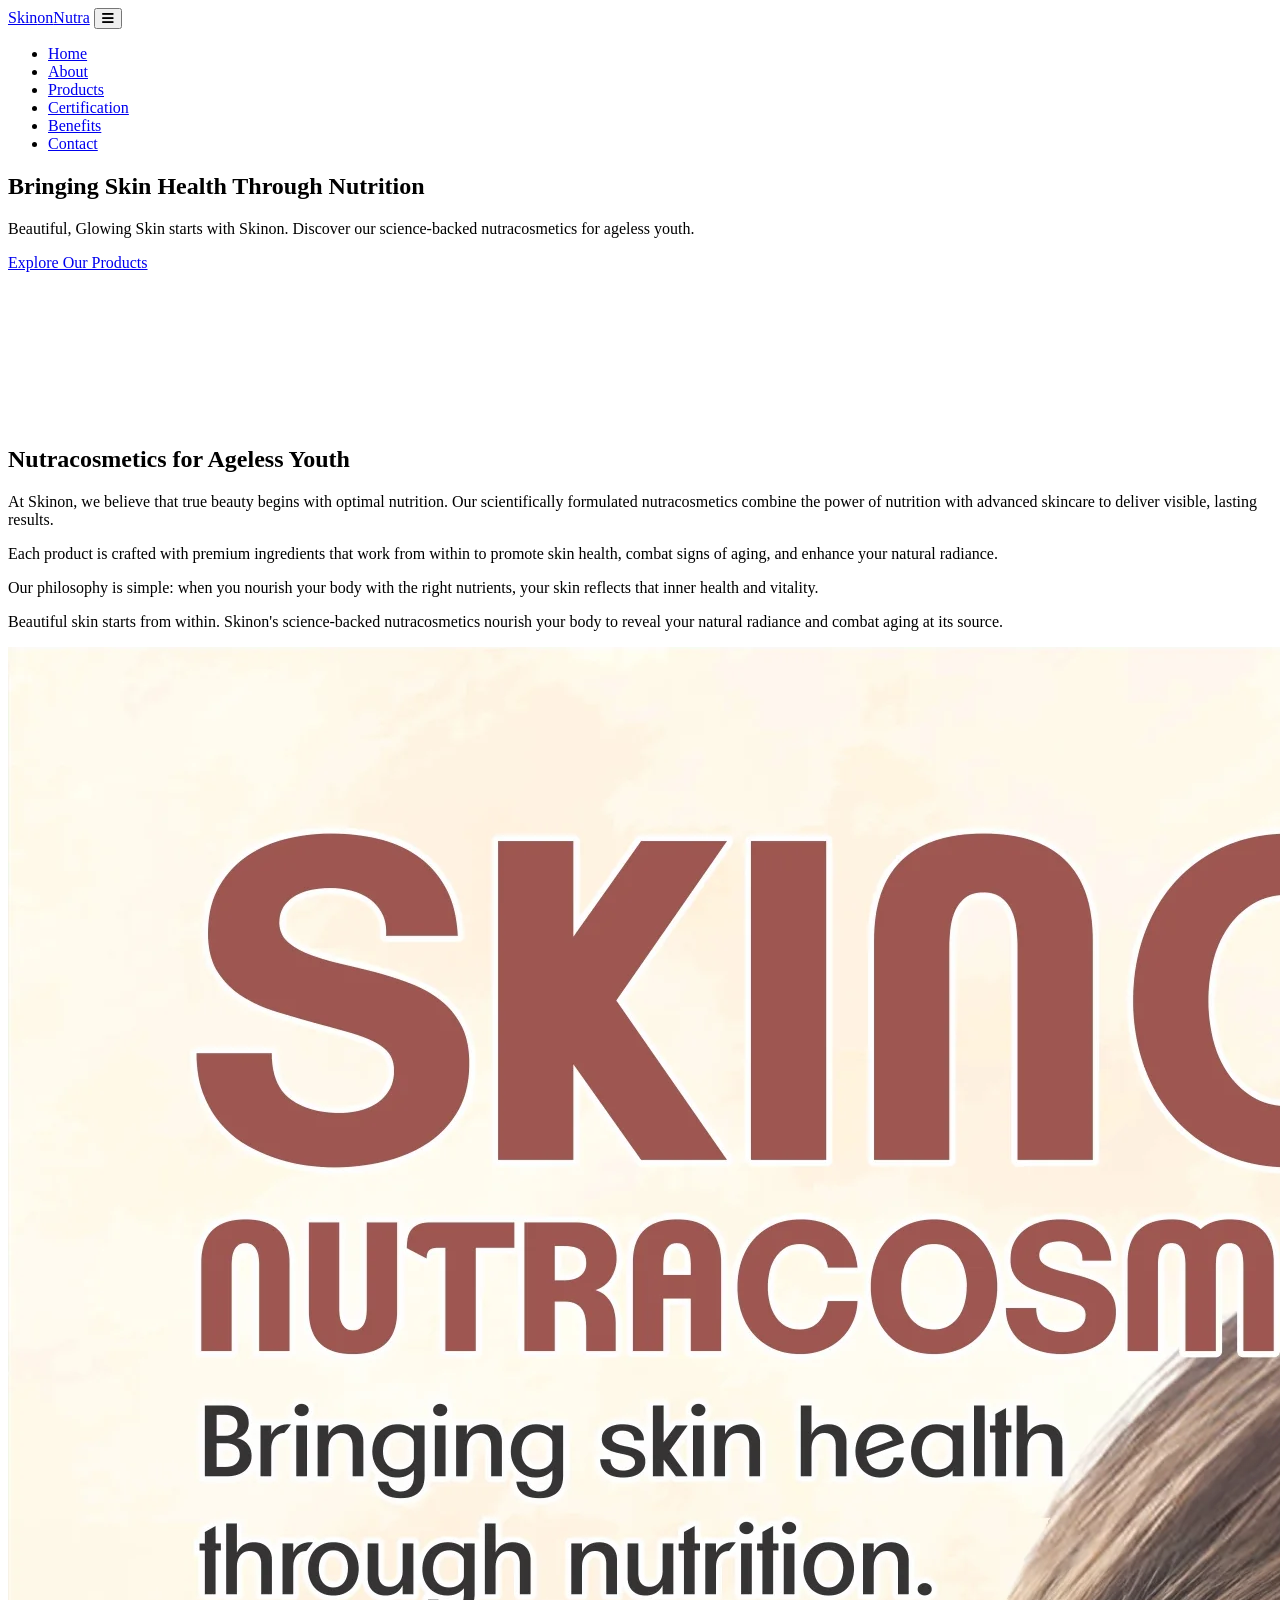
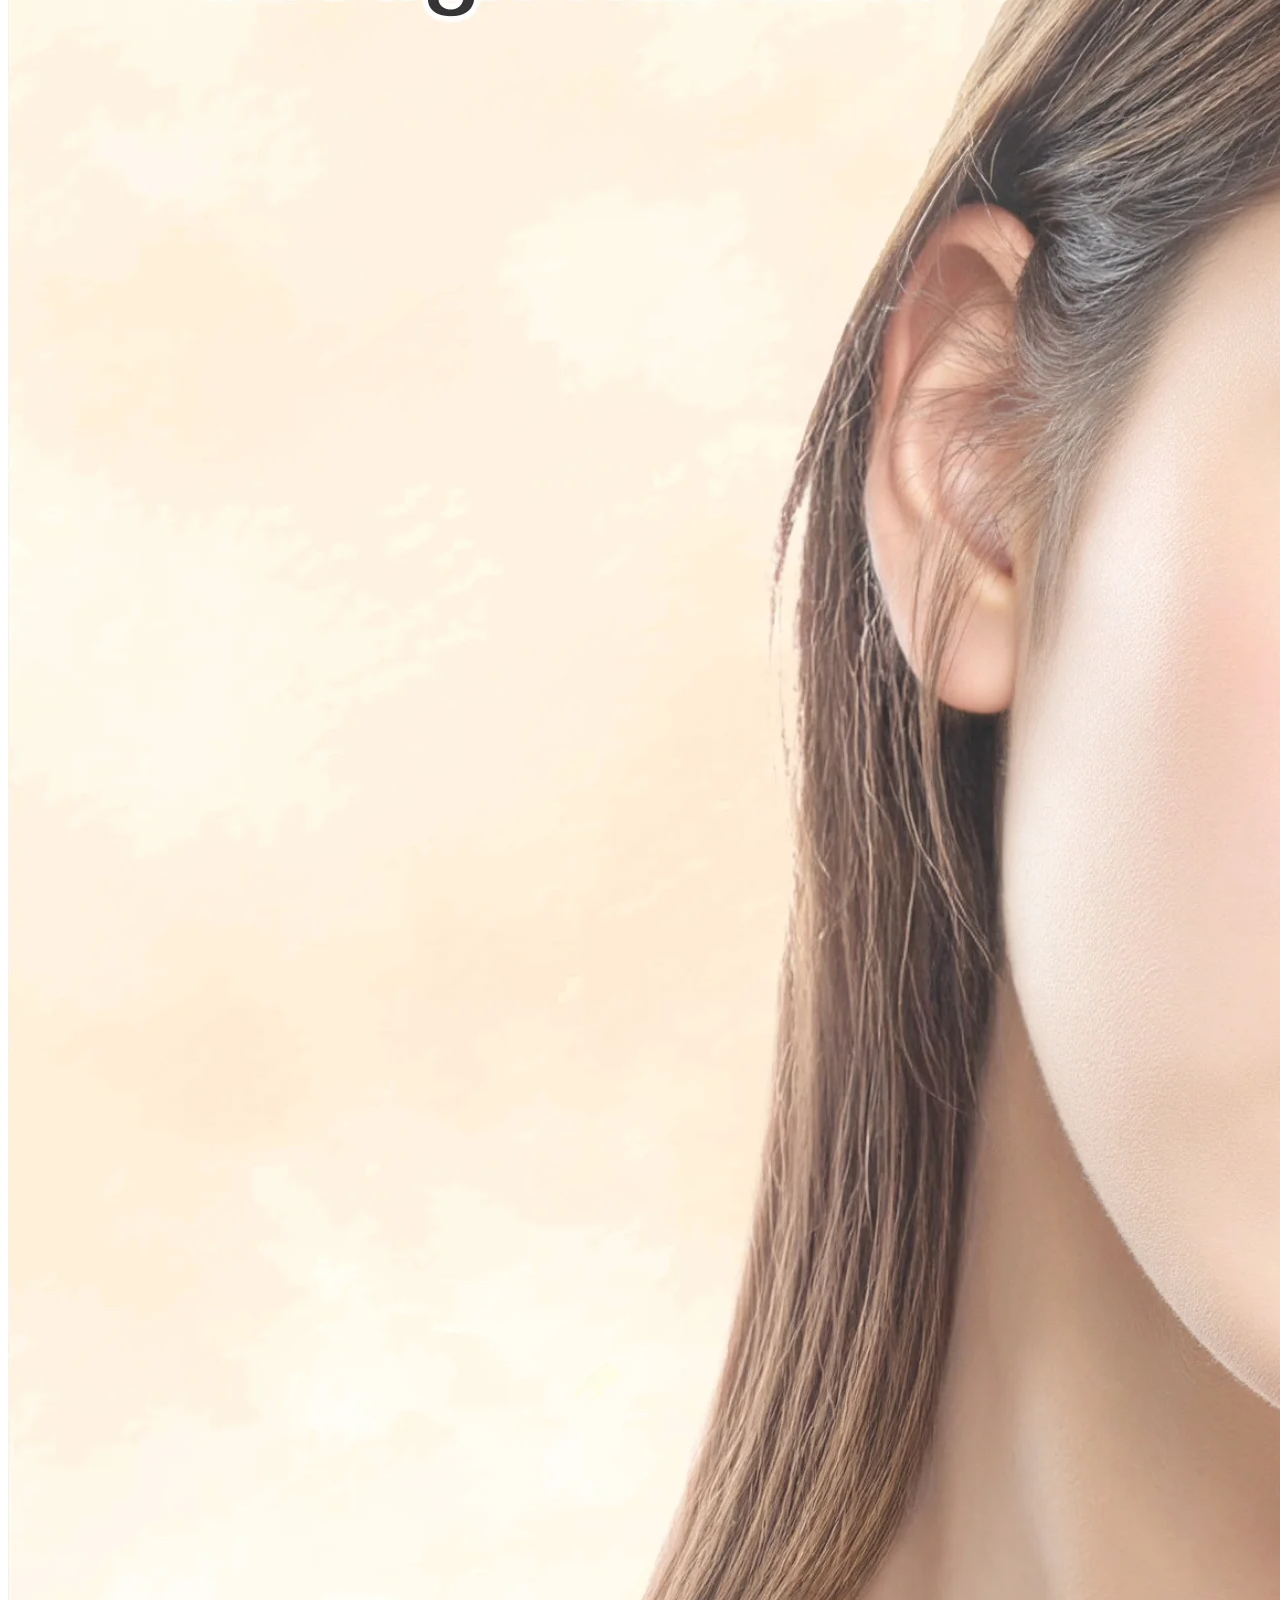
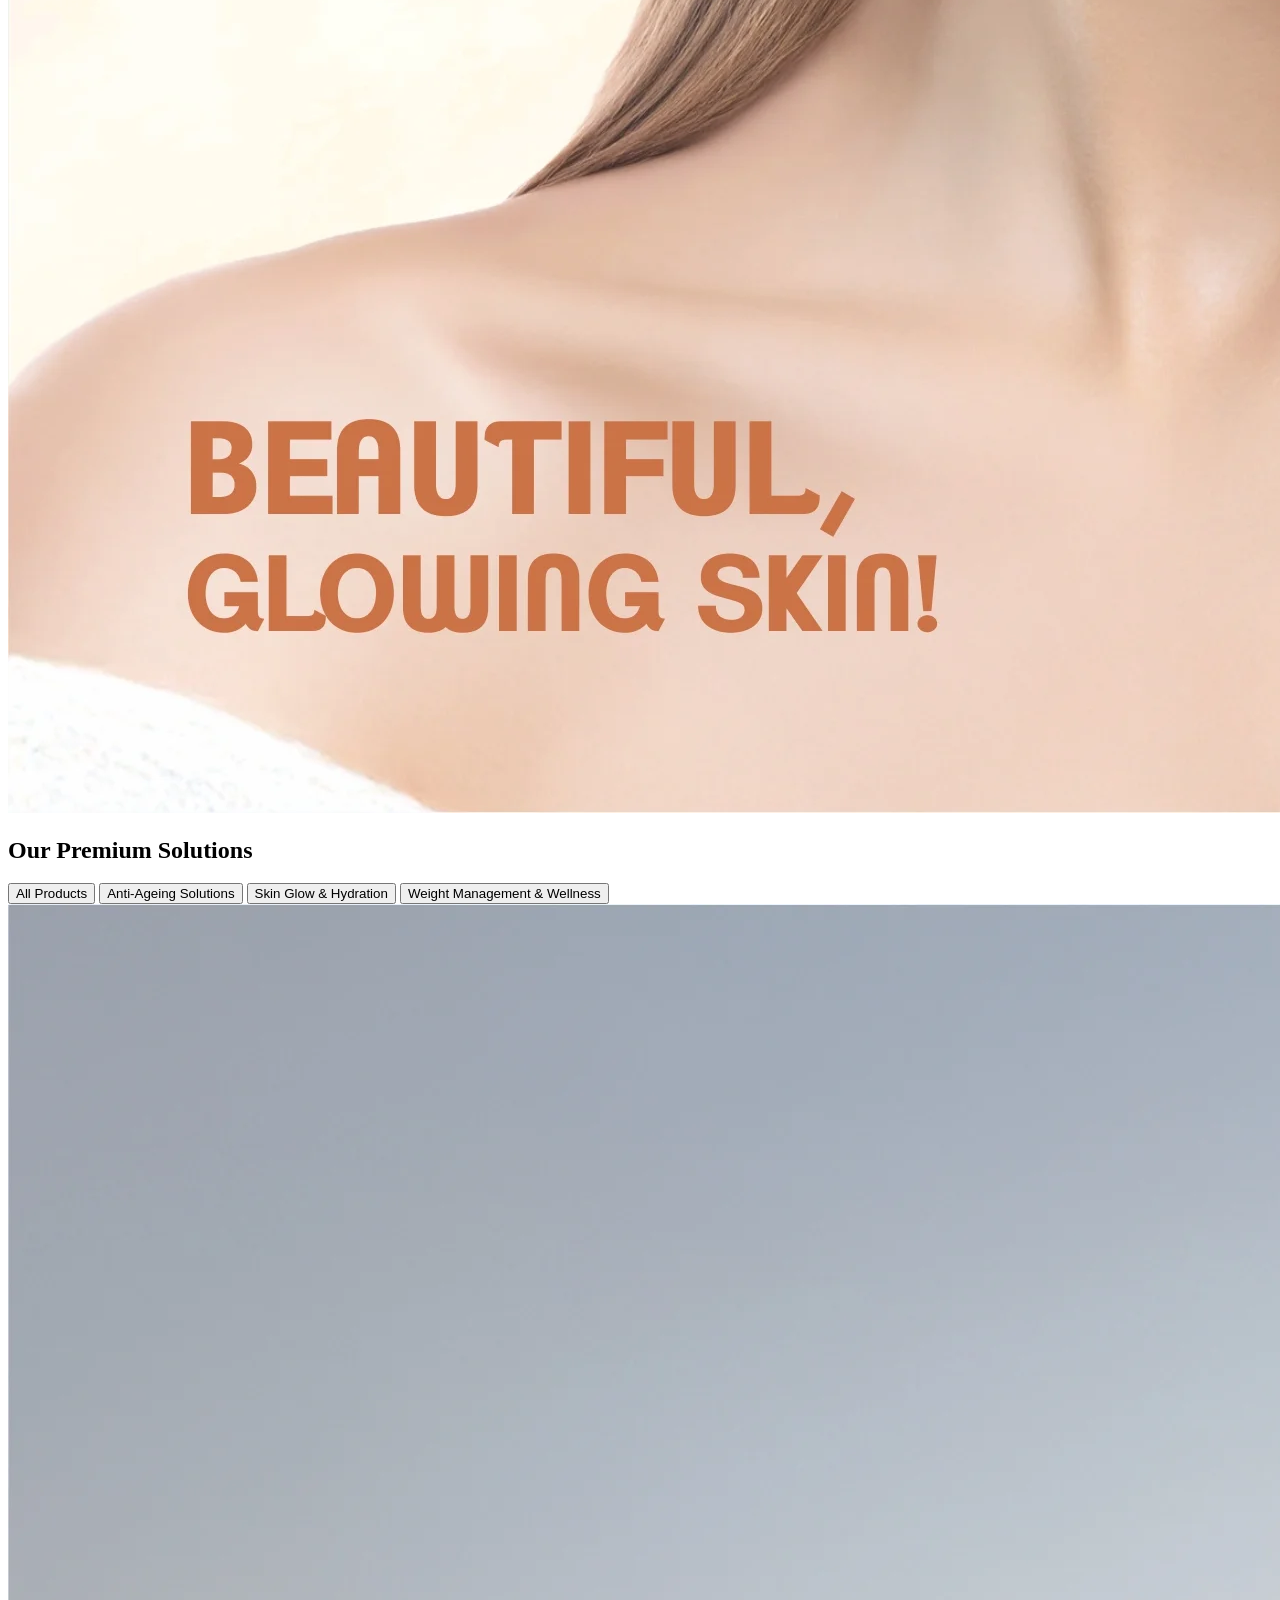
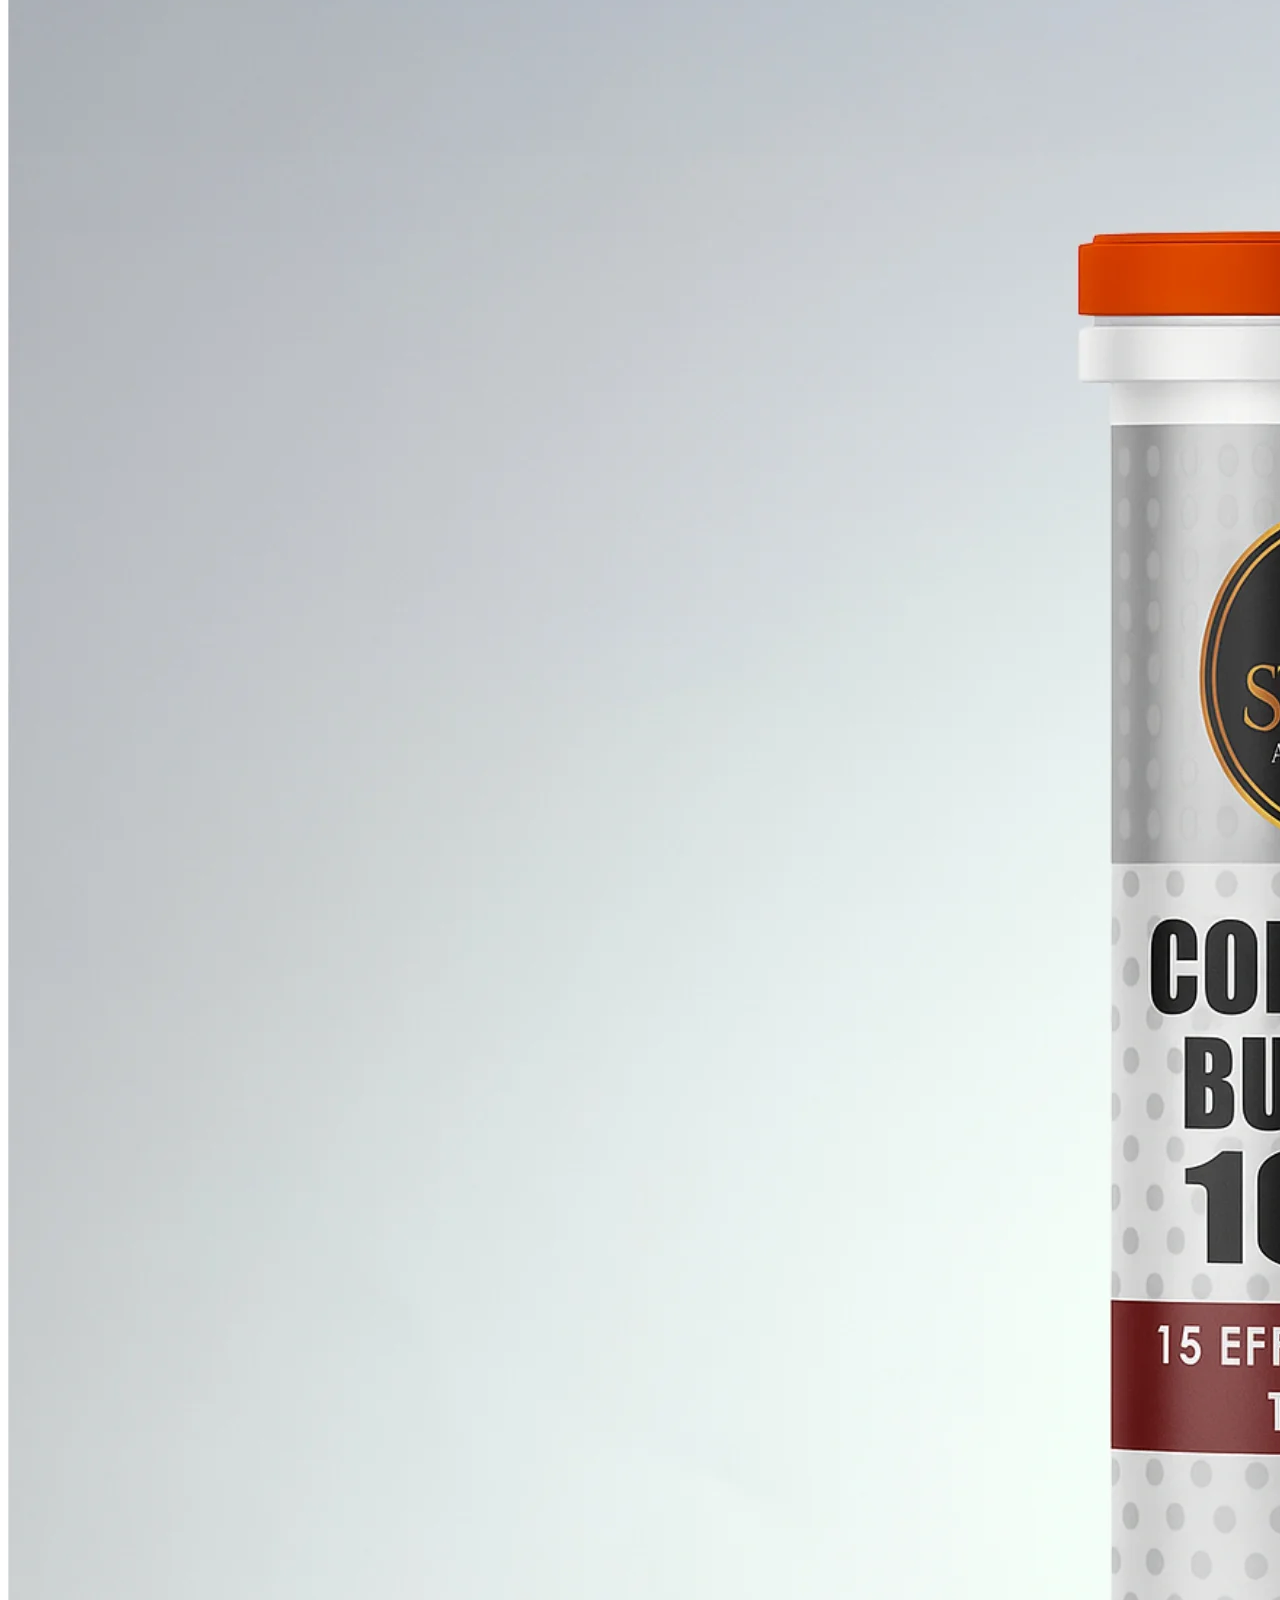
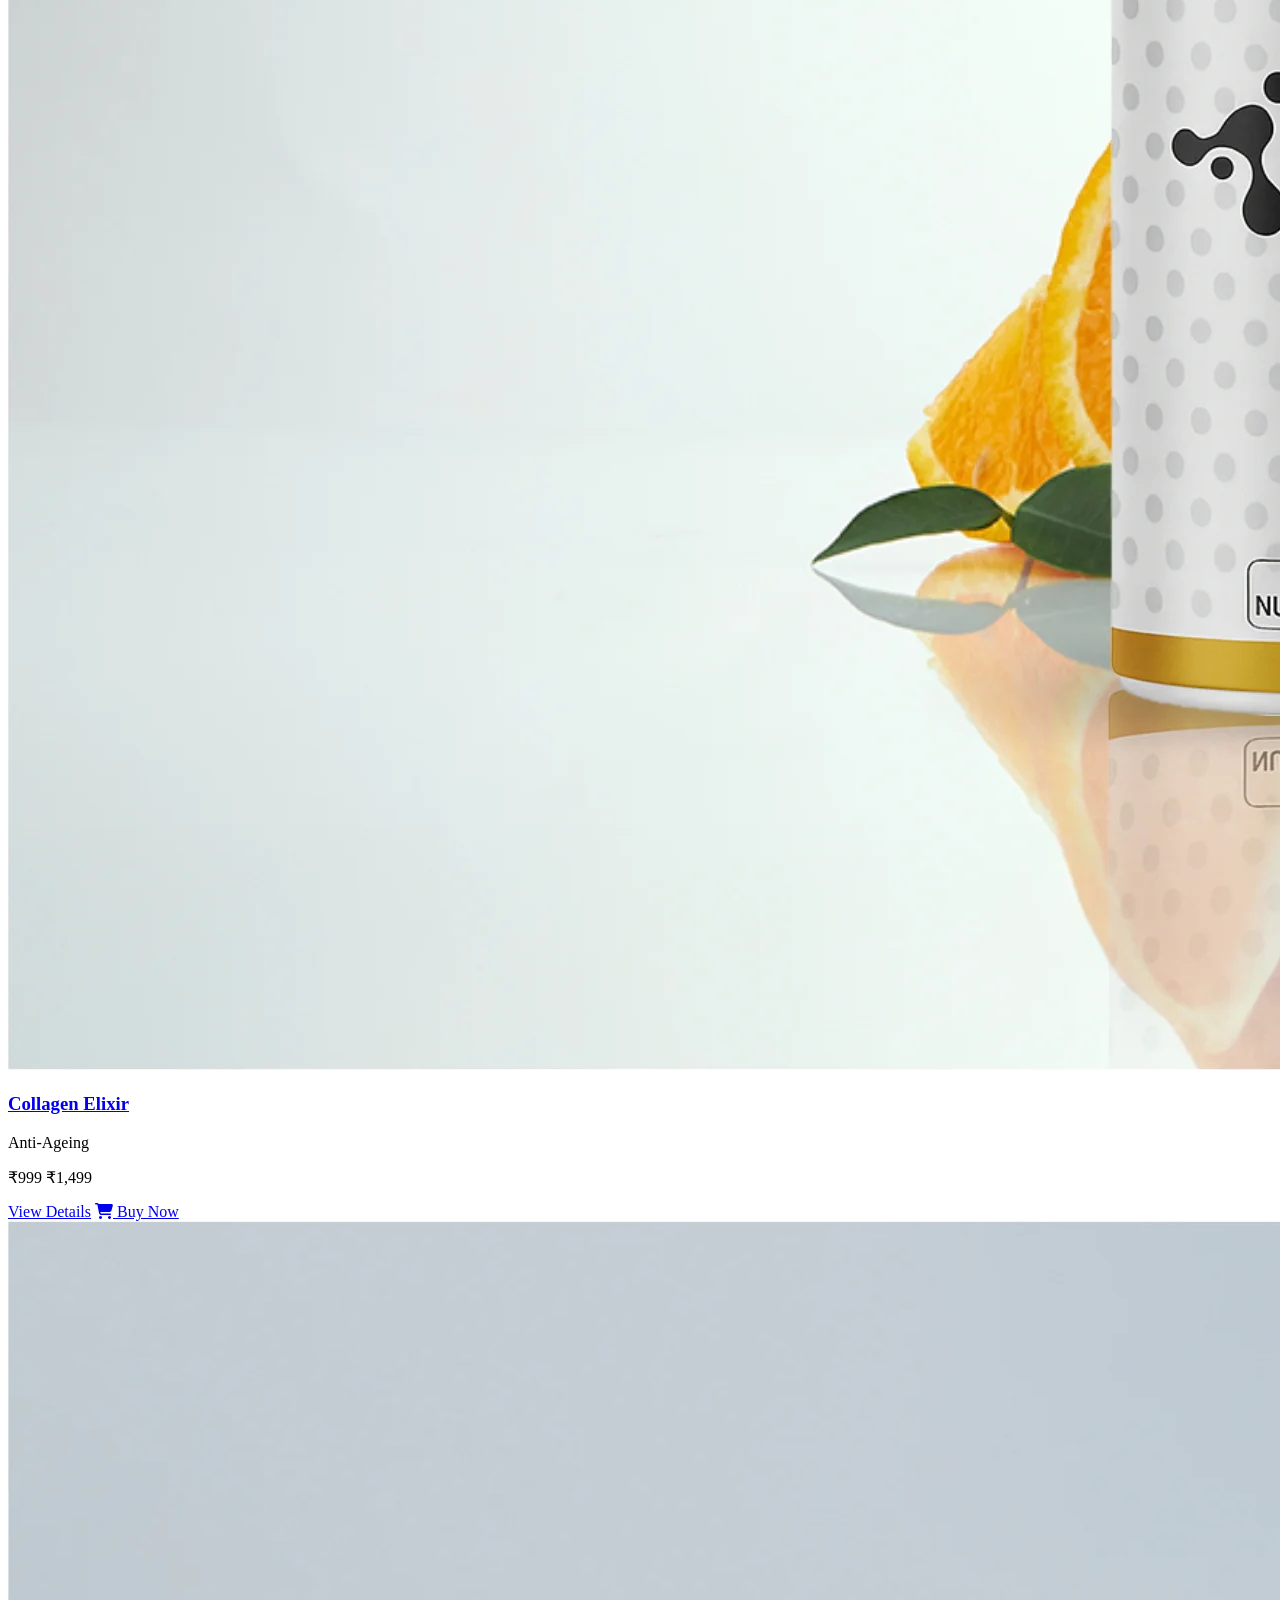
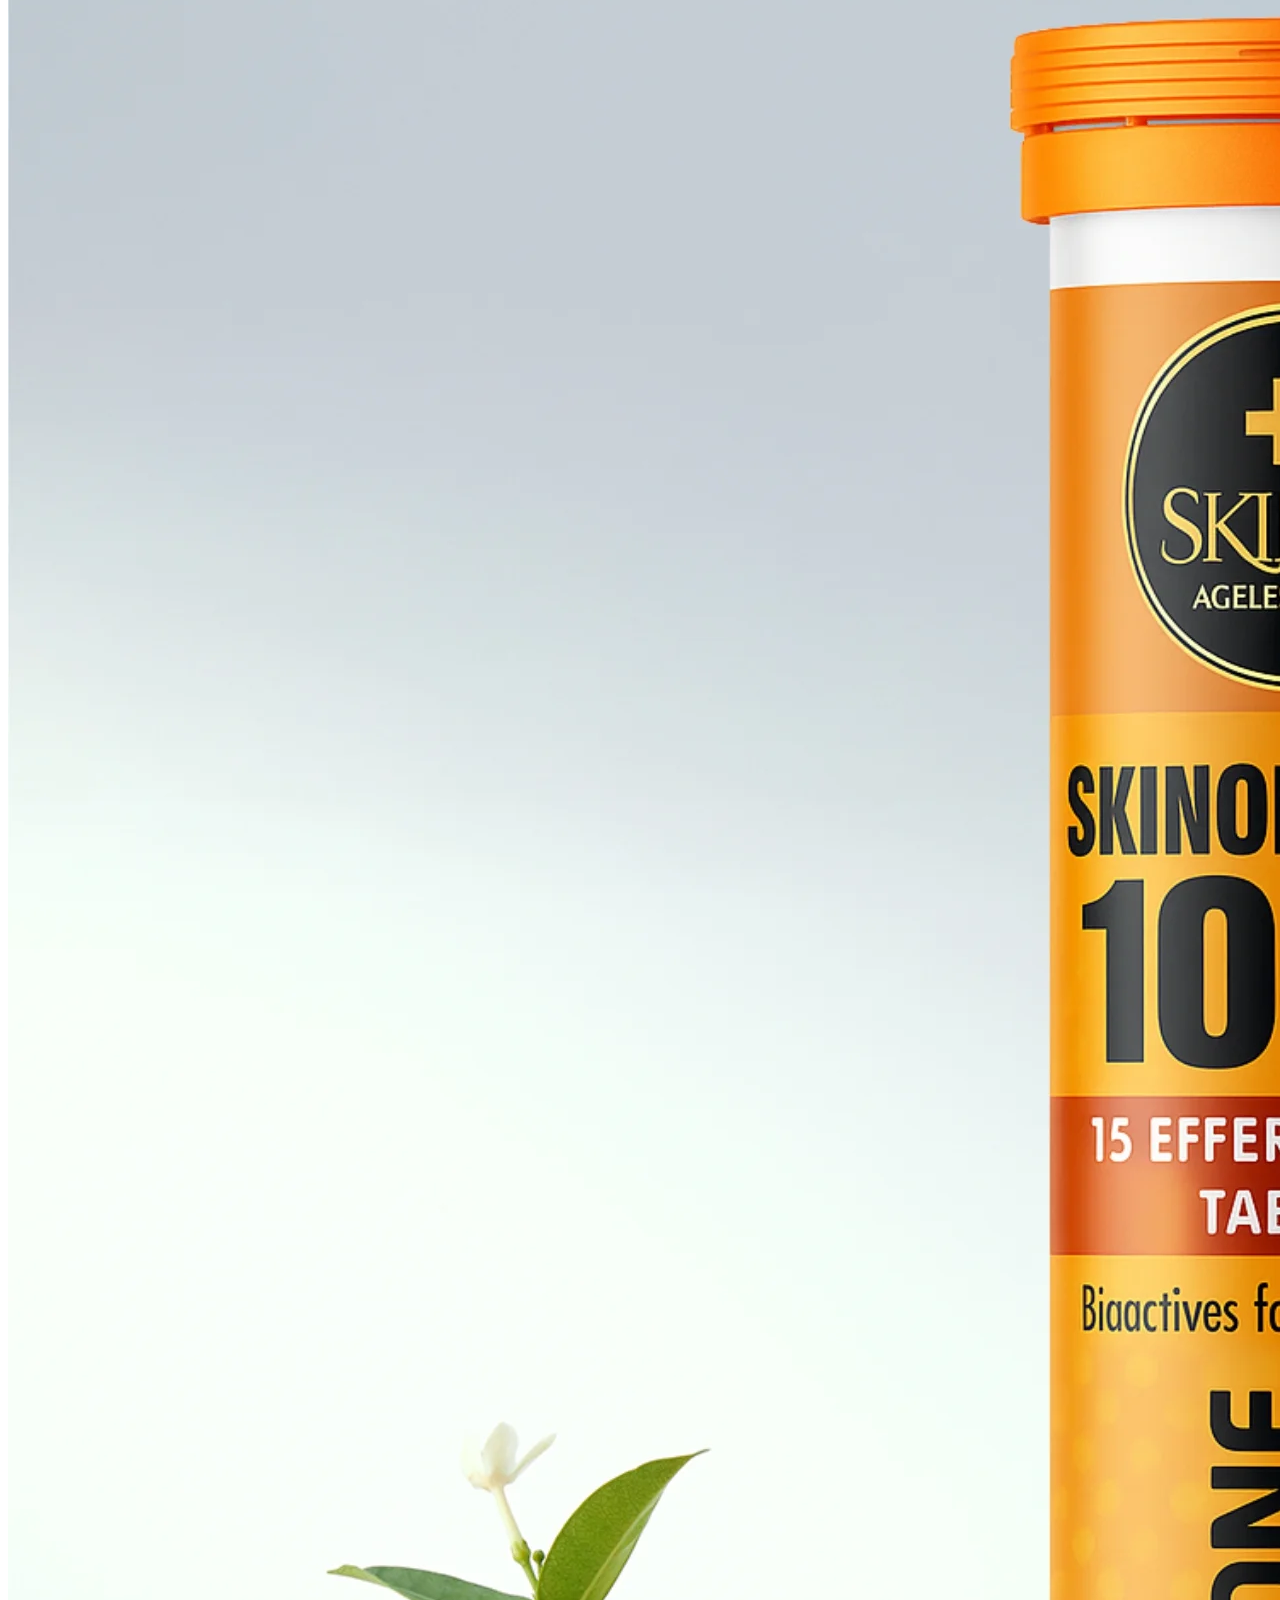
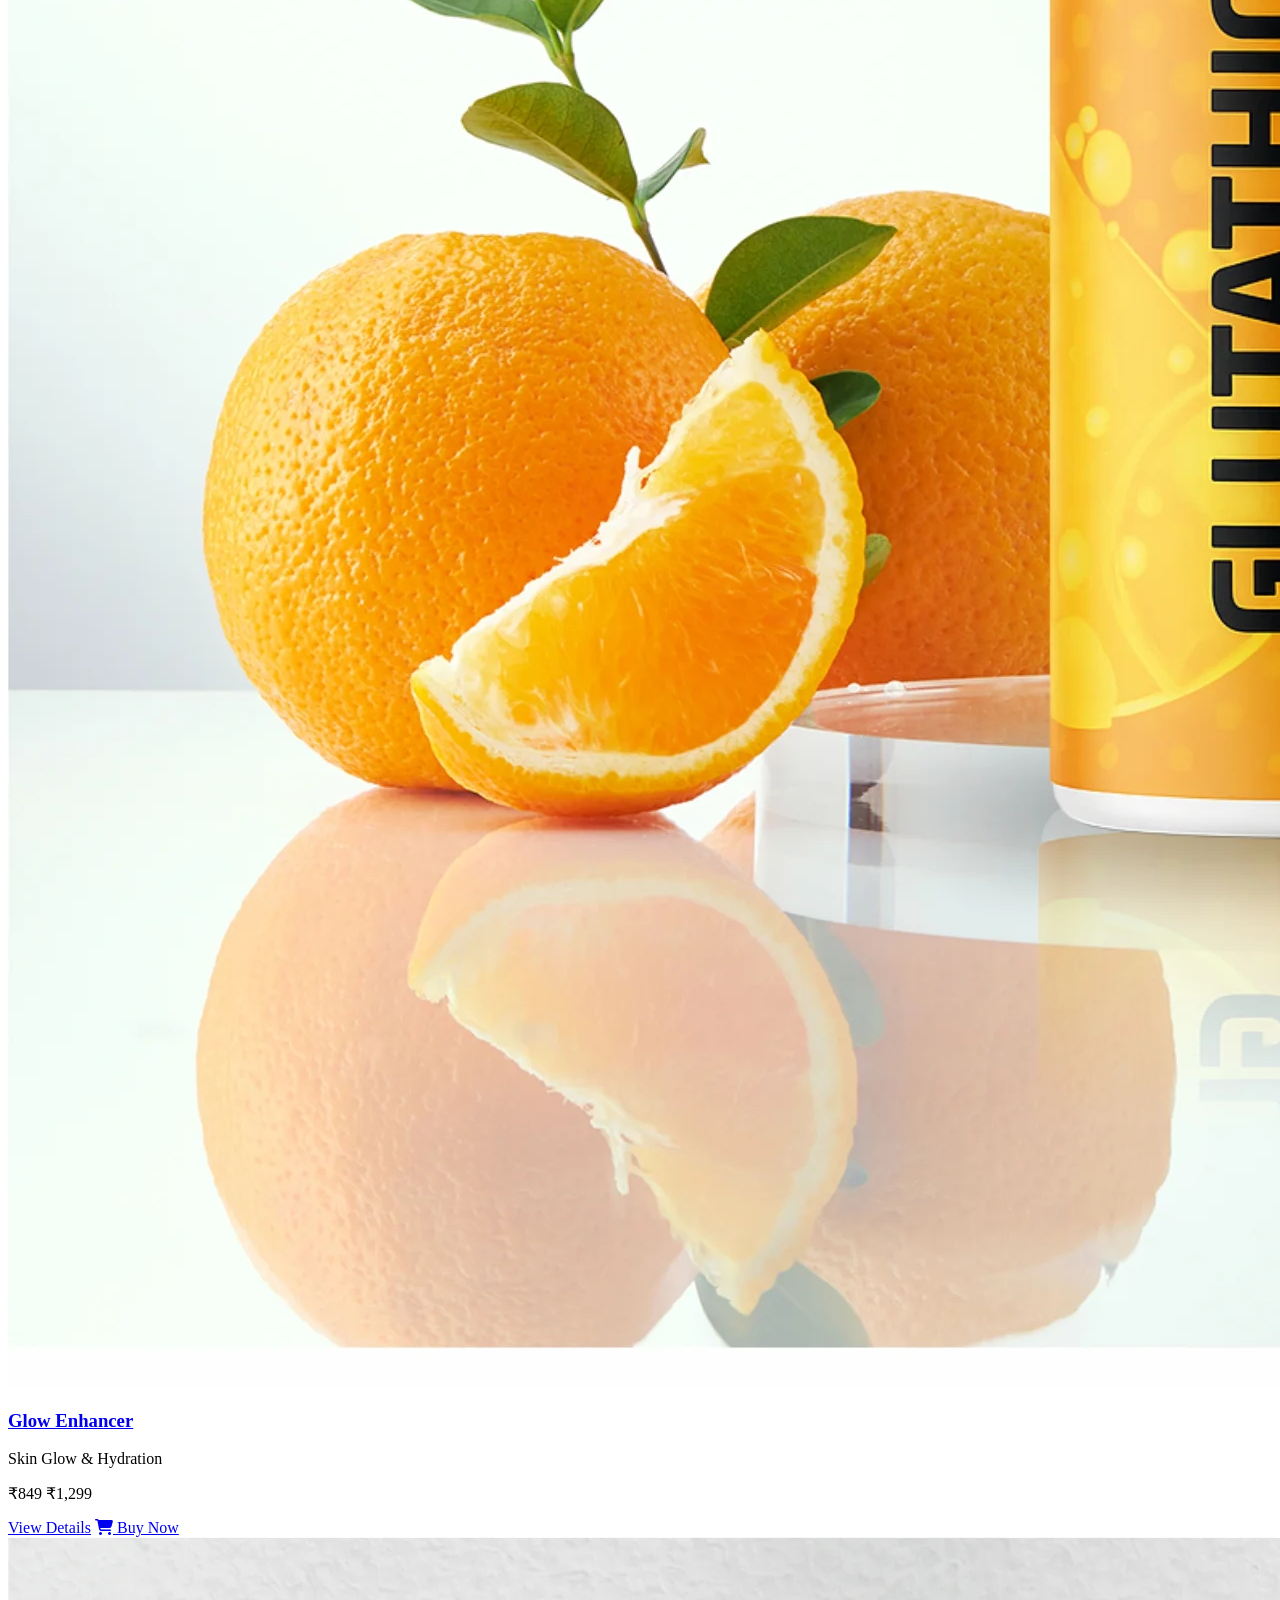
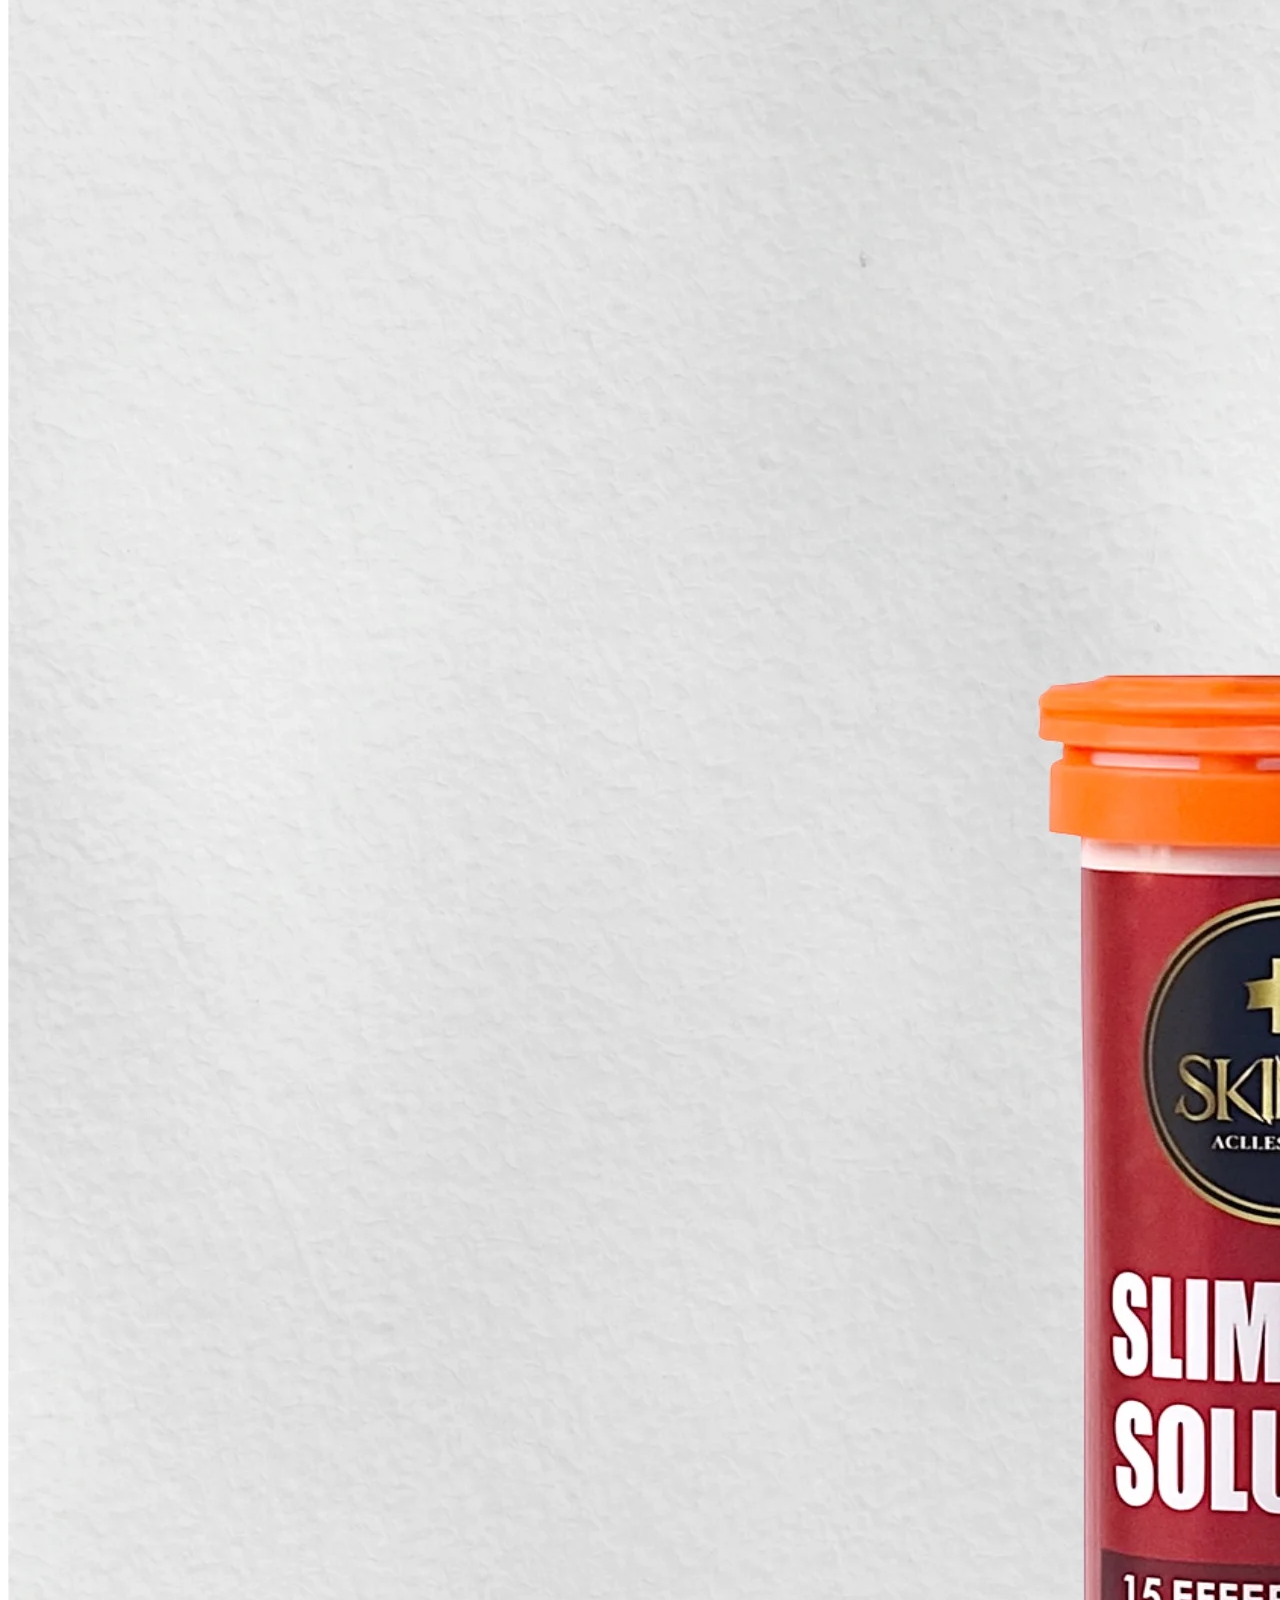
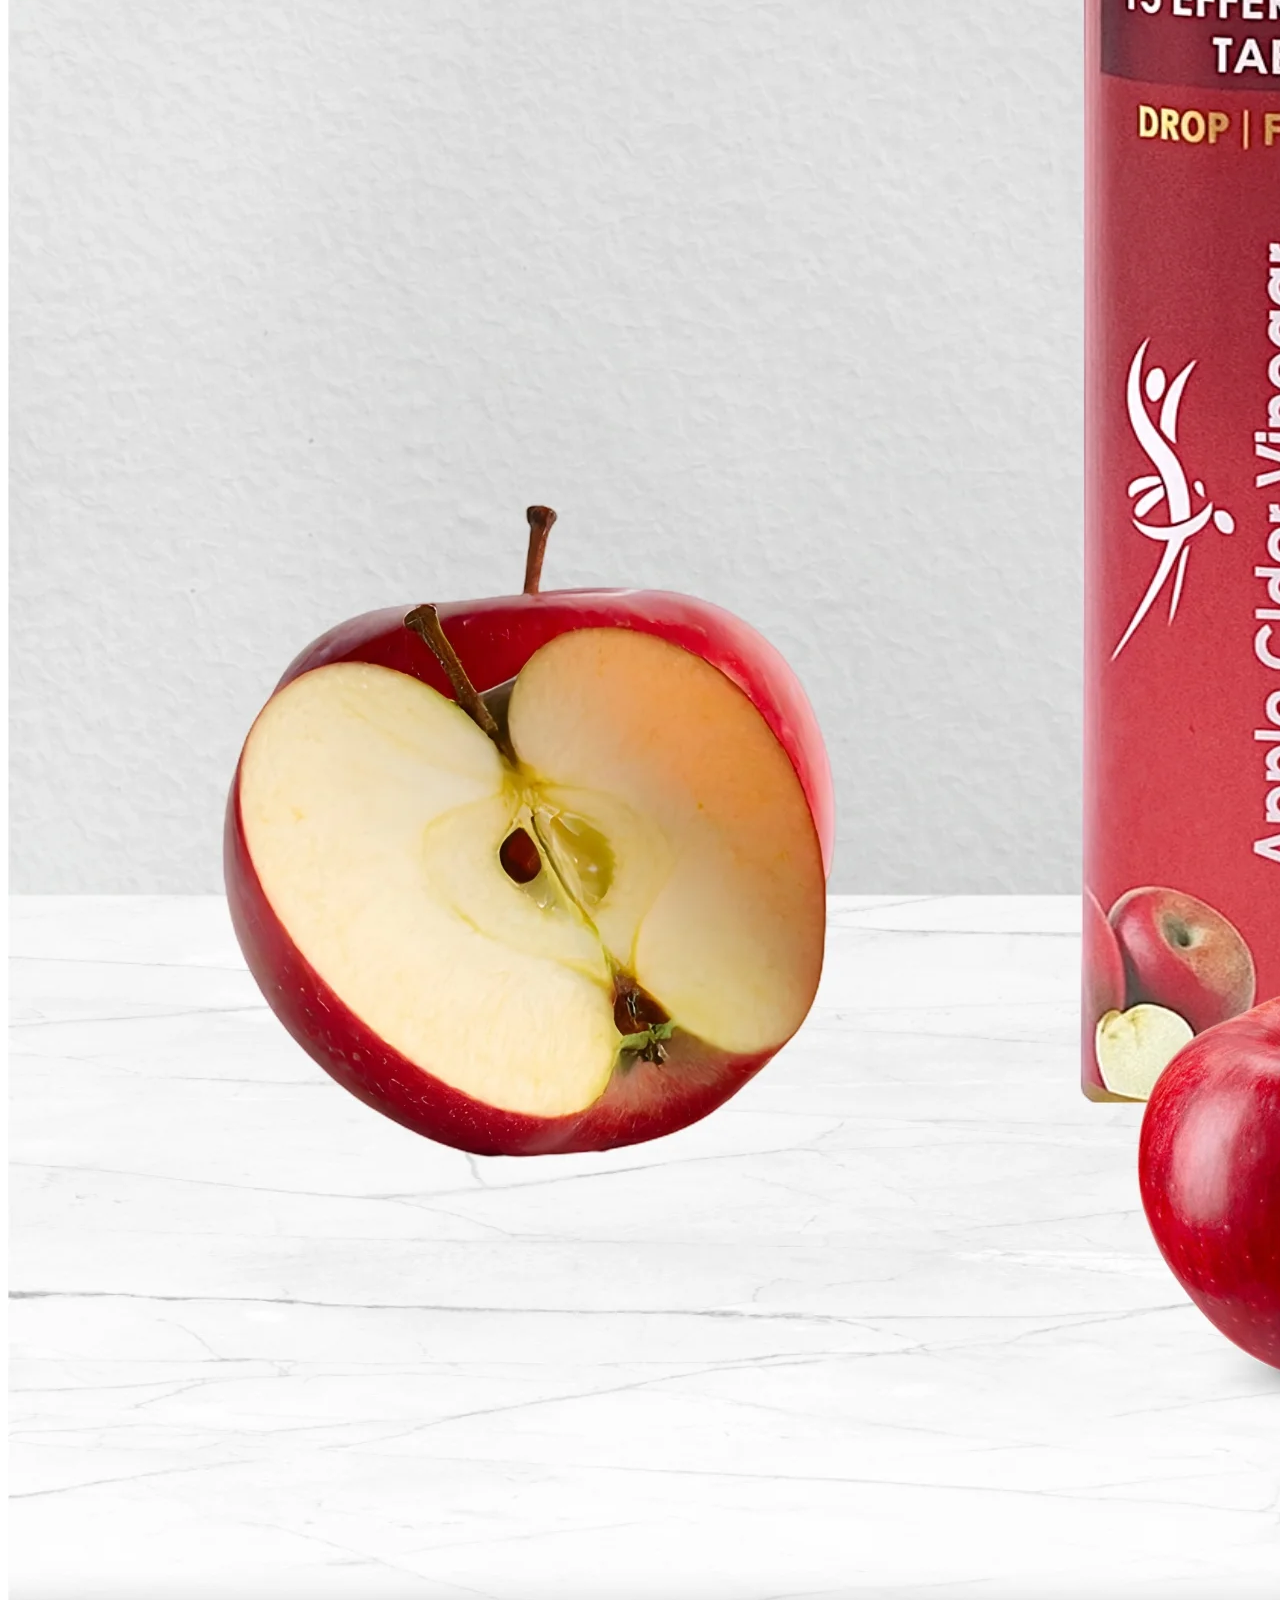
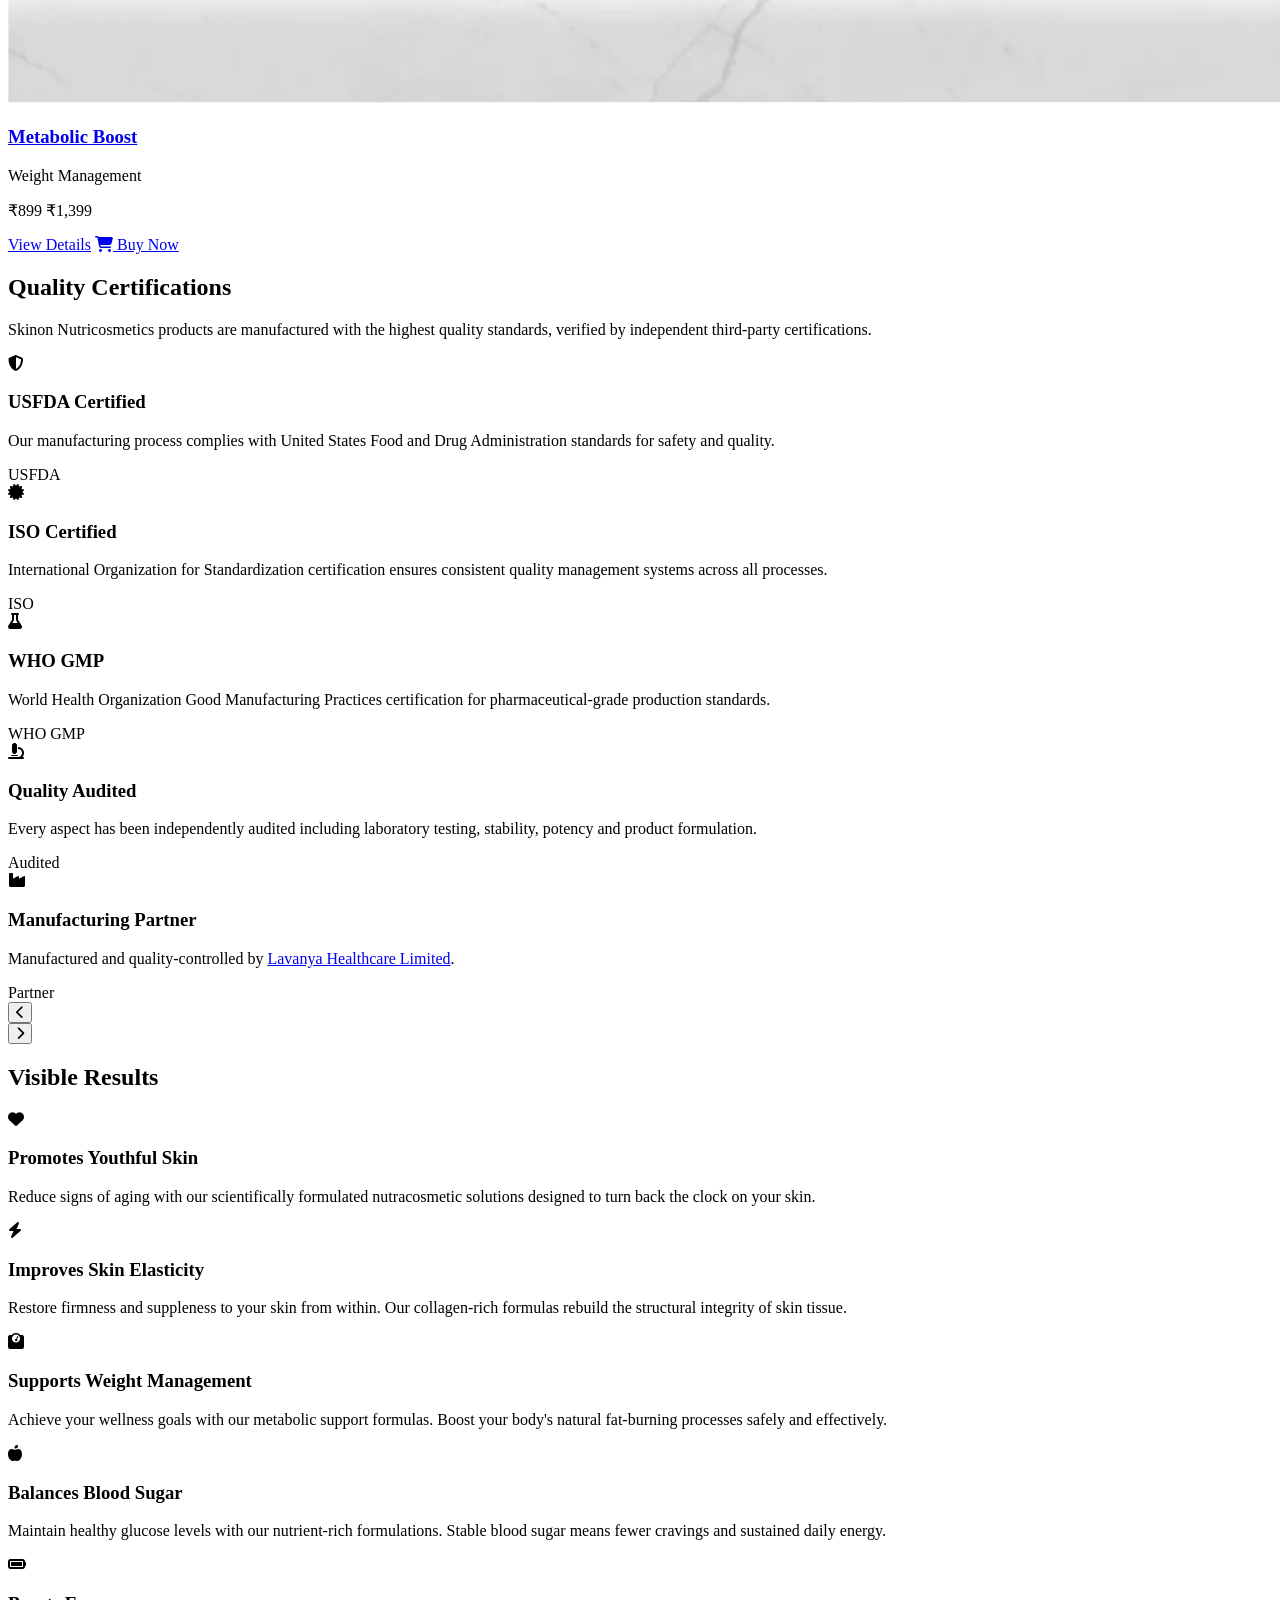
==== commit bd9956da: "Redesign: product detail pages, minimal cards, related products fix, bug fixes" ====
--- a/INDEX.HTML
+++ b/INDEX.HTML
@@ -1,647 +1,629 @@
-<!DOCTYPE html>
-<html lang="en">
-<head>
-    <meta charset="UTF-8">
-    <meta name="viewport" content="width=device-width, initial-scale=1.0">
-    <title>Skinon – Nutracosmetics & Anti-Ageing Solutions</title>
-    <meta name="description" content="Skinon - Premium nutracosmetics & anti-ageing supplements. Science-backed collagen elixirs, skin glow enhancers & metabolic boosters for ageless beauty. Vegan-friendly, clinically tested formulas for radiant skin from within.">
-    <meta name="keywords" content="nutracosmetics, anti-ageing supplements, collagen, skin care, beauty supplements, skin glow, weight management, vegan supplements">
-    <meta name="author" content="Skinon">
-    <meta name="robots" content="index, follow">
-    
-    <!-- Canonical URL -->
-    <link rel="canonical" href="https://skinon.com">
-    
-    <!-- Open Graph Meta Tags for Social Media Sharing -->
-    <meta property="og:title" content="Skinon – Nutracosmetics & Anti-Ageing Solutions">
-    <meta property="og:description" content="Premium nutracosmetics & anti-ageing supplements for ageless beauty and radiant skin from within.">
-    <meta property="og:type" content="website">
-    <meta property="og:url" content="https://www.skinon.com">
-    <!-- <meta property="og:image" content="https://www.skinon.com/images/og-image.jpg"> -->
-    
-    <link rel="stylesheet" href="STYLES.CSS">
-    <link rel="preconnect" href="https://fonts.googleapis.com">
-    <link rel="preconnect" href="https://fonts.gstatic.com" crossorigin>
-    <link href="https://fonts.googleapis.com/css2?family=Montserrat:wght@300;400;500;600;700&family=Lora:wght@400;500;600&display=swap" rel="stylesheet">
-    <link rel="stylesheet" href="https://cdnjs.cloudflare.com/ajax/libs/font-awesome/6.4.0/css/all.min.css">
-
-    <!-- JSON-LD Schema Markup -->
-    <script type="application/ld+json">
-    {
-        "@context": "https://schema.org",
-        "@graph": [
-            {
-                "@type": "Product",
-                "name": "Collagen Elixir",
-                "description": "Advanced Formula with Hydrolyzed Collagen for reducing fine lines and wrinkles, improving skin elasticity, and enhancing skin hydration",
-                "brand": {
-                    "@type": "Brand",
-                    "name": "Skinon"
-                },
-                "offers": {
-                    "@type": "Offer",
-                    "url": "https://amzn.in/d/7fDSH8P",
-                    "availability": "https://schema.org/InStock"
-                },
-                "image": "https://skinon.com/products/anti-ageing.jpg"
-            },
-            {
-                "@type": "Product",
-                "name": "Glow Enhancer",
-                "description": "With Vitamin C, E and Antioxidant Blend for brightening complexion, fighting free radical damage, and evening skin tone",
-                "brand": {
-                    "@type": "Brand",
-                    "name": "Skinon"
-                },
-                "offers": {
-                    "@type": "Offer",
-                    "url": "https://amzn.in/d/7fDSH8P",
-                    "availability": "https://schema.org/InStock"
-                },
-                "image": "https://skinon.com/products/skin-glow.jpg"
-            },
-            {
-                "@type": "Product",
-                "name": "Metabolic Boost",
-                "description": "Powered by L-Carnitine, Garcinia & ACV for weight management, boosting metabolism, and increasing energy levels",
-                "brand": {
-                    "@type": "Brand",
-                    "name": "Skinon"
-                },
-                "offers": {
-                    "@type": "Offer",
-                    "url": "https://amzn.in/d/7fDSH8P",
-                    "availability": "https://schema.org/InStock"
-                },
-                "image": "https://skinon.com/products/slim-product.jpg"
-            },
-            {
-                "@type": "Review",
-                "author": {
-                    "@type": "Person",
-                    "name": "Sarah J."
-                },
-                "datePublished": "2024-01-15",
-                "reviewBody": "After using Skinon's Collagen Elixir for just 4 weeks, I've noticed a significant improvement in my skin's texture and elasticity. My fine lines have diminished, and I feel more confident than ever!",
-                "name": "Amazing Results with Collagen Elixir",
-                "reviewRating": {
-                    "@type": "Rating",
-                    "ratingValue": "5",
-                    "bestRating": "5"
-                }
-            },
-            {
-                "@type": "Review",
-                "author": {
-                    "@type": "Person",
-                    "name": "Michael T."
-                },
-                "datePublished": "2024-02-10",
-                "reviewBody": "The Metabolic Boost formula has been a game-changer for my wellness journey. I've lost 8 pounds in 2 months without drastic diet changes, and I have so much more energy throughout the day.",
-                "name": "Game-Changer for Wellness",
-                "reviewRating": {
-                    "@type": "Rating",
-                    "ratingValue": "5",
-                    "bestRating": "5"
-                }
-            },
-            {
-                "@type": "Review",
-                "author": {
-                    "@type": "Person",
-                    "name": "Emily R."
-                },
-                "datePublished": "2024-01-28",
-                "reviewBody": "I've struggled with dull skin for years. The Glow Enhancer has given me the radiant complexion I've always wanted. My friends keep asking what I'm doing differently!",
-                "name": "Radiant Complexion Achieved",
-                "reviewRating": {
-                    "@type": "Rating",
-                    "ratingValue": "5",
-                    "bestRating": "5"
-                }
-            }
-        ]
-    }
-    </script>
-</head>
-
-<body>
-    <!-- Header -->
-    <header>
-        <div class="container header-container">
-            <a href="#" class="logo">Skin<span>on</span></a>
-            <button class="mobile-menu-btn" aria-label="Toggle navigation menu">
-                <i class="fas fa-bars"></i>
-            </button>
-            <nav aria-label="Main navigation">
-                <ul>
-                    <li><a href="#home">Home</a></li>
-                    <li><a href="#about">About</a></li>
-                    <li><a href="#products">Products</a></li>
-                    <li><a href="#ingredients">Ingredients</a></li>
-                    <li><a href="#benefits">Benefits</a></li>
-                    <li><a href="#testimonials">Results</a></li>
-                    <li><a href="#contact">Contact</a></li>
-                </ul>
-            </nav>
-        </div>
-    </header>
-
-<!-- Hero Section with Video -->
-<section class="hero" id="home">
-    <div class="container">
-        <div class="hero-content fade-in">
-            <h1>Bringing Skin Health Through Nutrition</h1>
-            <p>Beautiful, Glowing Skin starts with Skinon. Discover our science-backed nutracosmetics for ageless youth.</p>
-            <a href="#products" class="btn">Explore Our Products</a>
-        </div>
-    </div>
-    
-    <!-- Clean Video Background -->
-    <div class="hero-video">
-        <video autoplay muted loop playsinline preload="none" poster="fallback.jpg" class="hero-video-element">
-            <source src="hero background video.mp4" type="video/mp4">
-            <source src="hero-video.webm" type="video/webm">
-        </video>
-    </div>
-</section>
-
- <!-- About Section -->
-<section class="about" id="about">
-    <div class="container">
-        <h2>Nutracosmetics for Ageless Youth</h2>
-        <div class="about-content">
-            <div class="about-text">
-                <!-- Desktop Version (Full Text) -->
-                <div class="desktop-text">
-                    <p>At Skinon, we believe that true beauty begins with optimal nutrition. Our scientifically formulated nutracosmetics combine the power of nutrition with advanced skincare to deliver visible, lasting results.</p>
-                    <p>Each product is crafted with premium ingredients that work from within to promote skin health, combat signs of aging, and enhance your natural radiance.</p>
-                    <p>Our philosophy is simple: when you nourish your body with the right nutrients, your skin reflects that inner health and vitality.</p>
-                </div>
-                
-                <!-- Mobile Version (Brief Text) -->
-                <div class="mobile-text">
-                    <p>Beautiful skin starts from within. Skinon's science-backed nutracosmetics nourish your body to reveal your natural radiance and combat aging at its source.</p>
-                </div>
-            </div>
-            <div class="about-image">
-                <!-- Try this simple version first -->
-                <img src="about-model.jpg" alt="Woman using Skinon nutracosmetics products for radiant skin" class="about-img" loading="lazy">
-            </div>
-        </div>
-    </div>
-</section>
-
-<!-- Products Section -->
-<section class="products" id="products">
-  <div class="container">
-    <h2>Our Premium Solutions</h2>
-
-    <!-- Categories -->
-    <div class="product-categories">
-      <button class="category-btn active" data-category="all">All Products</button>
-      <button class="category-btn" data-category="anti-aging">Anti-Ageing Solutions</button>
-      <button class="category-btn" data-category="skin-glow">Skin Glow & Hydration</button>
-      <button class="category-btn" data-category="wellness">Weight Management & Wellness</button>
-    </div>
-
-    <!-- Products Grid -->
-    <div class="product-grid">
-      <!-- Product 1 -->
-      <div class="product-card fade-in" data-category="anti-aging">
-        <div class="product-image">
-          <img src="products/anti ageing.jpg" alt="Collagen Elixir supplement bottle for anti-ageing and skin rejuvenation" class="product-img" loading="lazy">
-        </div>
-        <div class="product-info">
-          <h3>Collagen Elixir</h3>
-          <p class="product-tagline">Advanced Formula with Hydrolyzed Collagen</p>
-          <ul class="product-benefits">
-            <li><i class="fas fa-check"></i> Reduces fine lines and wrinkles</li>
-            <li><i class="fas fa-check"></i> Improves skin elasticity</li>
-            <li><i class="fas fa-check"></i> Enhances skin hydration</li>
-            <li><i class="fas fa-check"></i> Promotes youthful glow</li>
-          </ul>
-          <a href="https://amzn.in/d/7fDSH8P" target="_blank" class="buy-now-btn amazon-btn">
-            <i class="fas fa-shopping-cart"></i> Buy Now on Amazon
-          </a>
-        </div>
-      </div>
-
-      <!-- Product 2 -->
-      <div class="product-card fade-in" data-category="skin-glow">
-        <div class="product-image">
-          <img src="products/skin glow.jpg" alt="Glow Enhancer supplement with glutathione for radiant skin complexion" class="product-img" loading="lazy">
-        </div>
-        <div class="product-info">
-          <h3>Glow Enhancer</h3>
-          <p class="product-tagline">With Vitamin C, E and Antioxidant Blend</p>
-          <ul class="product-benefits">
-            <li><i class="fas fa-check"></i> Brightens complexion</li>
-            <li><i class="fas fa-check"></i> Fights free radical damage</li>
-            <li><i class="fas fa-check"></i> Evens skin tone</li>
-            <li><i class="fas fa-check"></i> Protects against environmental stressors</li>
-          </ul>
-          <a href="https://amzn.in/d/7fDSH8P" target="_blank" class="buy-now-btn amazon-btn">
-            <i class="fas fa-shopping-cart"></i> Buy Now on Amazon
-          </a>
-        </div>
-      </div>
-
-      <!-- Product 3 -->
-      <div class="product-card fade-in" data-category="wellness">
-        <div class="product-image">
-          <img src="products/slim product.jpg" alt="Metabolic Boost weight management supplement with apple cider vinegar" class="product-img" loading="lazy">
-        </div>
-        <div class="product-info">
-          <h3>Metabolic Boost</h3>
-          <p class="product-tagline">Powered by L-Carnitine, Garcinia & ACV</p>
-          <ul class="product-benefits">
-            <li><i class="fas fa-check"></i> Supports weight management</li>
-            <li><i class="fas fa-check"></i> Boosts metabolism</li>
-            <li><i class="fas fa-check"></i> Curbs cravings</li>
-            <li><i class="fas fa-check"></i> Increases energy levels</li>
-          </ul>
-          <a href="https://amzn.in/d/7fDSH8P" target="_blank" class="buy-now-btn amazon-btn">
-            <i class="fas fa-shopping-cart"></i> Buy Now on Amazon
-          </a>
-        </div>
-      </div>
-    </div>
-
-    <!-- Scroll Indicator (Mobile) -->
-    <div class="product-scroll-indicator">
-      <div class="scroll-dot active"></div>
-      <div class="scroll-dot"></div>
-      <div class="scroll-dot"></div>
-    </div>
-  </div>
-</section>
-
-    <!-- Certification Section -->
-    <section class="certifications-section">
-        <div class="section-header">
-            <h2>Quality Certifications</h2>
-            <p>Skinon Nutricosmetics products are manufactured with the highest quality standards, verified by independent third-party certifications.</p>
-        </div>
-        
-        <div class="certifications-horizontal-container">
-            <div class="certifications-row">
-                <!-- USFDA Certification -->
-                <div class="cert-item">
-                    <div class="cert-icon">
-                        <i class="fas fa-shield-alt"></i>
-                    </div>
-                    <div class="cert-content">
-                        <h3>USFDA Certified</h3>
-                        <p>Our manufacturing process complies with United States Food and Drug Administration standards for safety and quality.</p>
-                    </div>
-                    <div class="cert-badge">USFDA</div>
-                </div>
-                
-                <!-- ISO Certification -->
-                <div class="cert-item">
-                    <div class="cert-icon">
-                        <i class="fas fa-certificate"></i>
-                    </div>
-                    <div class="cert-content">
-                        <h3>ISO Certified</h3>
-                        <p>International Organization for Standardization certification ensures consistent quality management systems.</p>
-                    </div>
-                    <div class="cert-badge">ISO</div>
-                </div>
-                
-                <!-- WHO GMP Certification -->
-                <div class="cert-item">
-                    <div class="cert-icon">
-                        <i class="fas fa-flask"></i>
-                    </div>
-                    <div class="cert-content">
-                        <h3>WHO GMP</h3>
-                        <p>World Health Organization Good Manufacturing Practices certification for pharmaceutical-grade production standards.</p>
-                    </div>
-                    <div class="cert-badge">WHO GMP</div>
-                </div>
-                
-                <!-- Quality Audited -->
-                <div class="cert-item">
-                    <div class="cert-icon">
-                        <i class="fas fa-microscope"></i>
-                    </div>
-                    <div class="cert-content">
-                        <h3>Quality Audited</h3>
-                        <p>Every aspect has been independently audited including laboratory testing, stability, potency and product formulation.</p>
-                    </div>
-                    <div class="cert-badge">Audited</div>
-                </div>
-                
-                <!-- Manufacturing Partner -->
-                <div class="cert-item">
-                    <div class="cert-icon">
-                        <i class="fas fa-industry"></i>
-                    </div>
-                    <div class="cert-content">
-                        <h3>Manufacturing Partner</h3>
-                        <p>Manufactured and quality-controlled by <a href="https://lavanyahealthcarelimited.com/about.html" target="_blank">Lavanya Healthcare Limited</a>.</p>
-                    </div>
-                    <div class="cert-badge">Partner</div>
-                </div>
-            </div>
-        </div>
-        
-        <div class="scroll-indicators">
-            <button class="scroll-btn prev-btn">
-                <i class="fas fa-chevron-left"></i>
-            </button>
-            <div class="scroll-dots">
-                <span class="dot active"></span>
-                <span class="dot"></span>
-                <span class="dot"></span>
-            </div>
-            <button class="scroll-btn next-btn">
-                <i class="fas fa-chevron-right"></i>
-            </button>
-        </div>
-    </section>
-
-
-    <!-- Benefits Section -->
-<section class="benefits" id="benefits">
-    <div class="container">
-        <h2>Visible Results</h2>
-        <div class="benefits-slider">
-            <div class="benefits-track">
-                <!-- Benefit 1 -->
-                <div class="benefit-card fade-in">
-                    <div class="benefit-icon">
-                        <i class="fas fa-heart"></i>
-                    </div>
-                    <h3>Promotes Youthful Skin</h3>
-                    <p>Reduce signs of aging with our scientifically formulated solutions.</p>
-                </div>
-                
-                <!-- Benefit 2 -->
-                <div class="benefit-card fade-in">
-                    <div class="benefit-icon">
-                        <i class="fas fa-bolt"></i>
-                    </div>
-                    <h3>Improves Skin Elasticity</h3>
-                    <p>Restore firmness and suppleness to your skin from within.</p>
-                </div>
-                
-                <!-- Benefit 3 -->
-                <div class="benefit-card fade-in">
-                    <div class="benefit-icon">
-                        <i class="fas fa-weight"></i>
-                    </div>
-                    <h3>Supports Weight Management</h3>
-                    <p>Achieve your wellness goals with our metabolic support formulas.</p>
-                </div>
-                
-                <!-- Benefit 4 -->
-                <div class="benefit-card fade-in">
-                    <div class="benefit-icon">
-                        <i class="fas fa-apple-alt"></i>
-                    </div>
-                    <h3>Balances Blood Sugar</h3>
-                    <p>Maintain healthy glucose levels with our nutrient-rich formulations.</p>
-                </div>
-                
-                <!-- Benefit 5 -->
-                <div class="benefit-card fade-in">
-                    <div class="benefit-icon">
-                        <i class="fas fa-battery-full"></i>
-                    </div>
-                    <h3>Boosts Energy</h3>
-                    <p>Feel revitalized and energized throughout your day.</p>
-                </div>
-                
-                <!-- Benefit 6 -->
-                <div class="benefit-card fade-in">
-                    <div class="benefit-icon">
-                        <i class="fas fa-sun"></i>
-                    </div>
-                    <h3>Enhances Radiance</h3>
-                    <p>Achieve a natural, healthy glow with our skin-nourishing formulas.</p>
-                </div>
-            </div>
-            <div class="slider-nav">
-                <button class="slider-btn prev-btn">
-                    <i class="fas fa-chevron-left"></i>
-                </button>
-                <div class="slider-dots">
-                    <div class="slider-dot active" data-slide="0"></div>
-                    <div class="slider-dot" data-slide="1"></div>
-                    <div class="slider-dot" data-slide="2"></div>
-                </div>
-                <button class="slider-btn next-btn">
-                    <i class="fas fa-chevron-right"></i>
-                </button>
-            </div>
-        </div>
-    </div>
-</section>
-
-    <!-- Testimonials Section -->
-    <section class="testimonials" id="testimonials">
-        <div class="container">
-            <h2>Real Results</h2>
-            <div class="testimonial-slider">
-                <div class="testimonial-track">
-                    <!-- Testimonial 1 -->
-                    <div class="testimonial-slide">
-                        <div class="testimonial-content">
-                            <p class="testimonial-text">"After using Skinon's Collagen Elixir for just 4 weeks, I've noticed a significant improvement in my skin's texture and elasticity. My fine lines have diminished, and I feel more confident than ever!"</p>
-                            <p class="testimonial-author">- Sarah J., 42</p>
-                        </div>
-                    </div>
-                    
-                    <!-- Testimonial 2 -->
-                    <div class="testimonial-slide">
-                        <div class="testimonial-content">
-                            <p class="testimonial-text">"The Metabolic Boost formula has been a game-changer for my wellness journey. I've lost 8 pounds in 2 months without drastic diet changes, and I have so much more energy throughout the day."</p>
-                            <p class="testimonial-author">- Michael T., 38</p>
-                        </div>
-                    </div>
-                    
-                    <!-- Testimonial 3 -->
-                    <div class="testimonial-slide">
-                        <div class="testimonial-content">
-                            <p class="testimonial-text">"I've struggled with dull skin for years. The Glow Enhancer has given me the radiant complexion I've always wanted. My friends keep asking what I'm doing differently!"</p>
-                            <p class="testimonial-author">- Emily R., 35</p>
-                        </div>
-                    </div>
-                </div>
-                <!-- Updated Testimonial Navigation with Next/Previous Buttons -->
-                <div class="slider-nav">
-                    <button class="slider-btn prev-btn">
-                        <i class="fas fa-chevron-left"></i>
-                    </button>
-                    <div class="slider-dots">
-                        <div class="slider-dot active" data-slide="0"></div>
-                        <div class="slider-dot" data-slide="1"></div>
-                        <div class="slider-dot" data-slide="2"></div>
-                    </div>
-                    <button class="slider-btn next-btn">
-                        <i class="fas fa-chevron-right"></i>
-                    </button>
-                </div>
-            </div>
-        </div>
-    </section>
-
-    <!-- Why Choose Section -->
-<section class="why-choose">
-    <div class="container">
-        <h2>Why Choose Skinon</h2>
-        <div class="why-choose-slider">
-            <div class="why-choose-track">
-                <!-- Feature 1 -->
-                <div class="feature-card fade-in">
-                    <div class="feature-icon">
-                        <i class="fas fa-flask"></i>
-                    </div>
-                    <h3>Clinically Researched</h3>
-                    <p>Our formulas are backed by scientific research and developed by experts in nutracosmetics.</p>
-                </div>
-                
-                <!-- Feature 2 -->
-                <div class="feature-card fade-in">
-                    <div class="feature-icon">
-                        <i class="fas fa-apple-alt"></i>
-                    </div>
-                    <h3>Nutrition + Skincare</h3>
-                    <p>We combine the power of nutrition with advanced skincare technology for visible results.</p>
-                </div>
-                
-                <!-- Feature 3 -->
-                <div class="feature-card fade-in">
-                    <div class="feature-icon">
-                        <i class="fas fa-gem"></i>
-                    </div>
-                    <h3>Premium Ingredients</h3>
-                    <p>We source only the highest quality ingredients for maximum efficacy and safety.</p>
-                </div>
-                
-                <!-- Feature 4 -->
-                <div class="feature-card fade-in">
-                    <div class="feature-icon">
-                        <i class="fas fa-chart-line"></i>
-                    </div>
-                    <h3>Visible Results</h3>
-                    <p>Experience noticeable improvements in just a few weeks of consistent use.</p>
-                </div>
-                
-                <!-- Feature 5 -->
-                <div class="feature-card fade-in">
-                    <div class="feature-icon">
-                        <i class="fas fa-award"></i>
-                    </div>
-                    <h3>Quality Guaranteed</h3>
-                    <p>All our products undergo rigorous testing to ensure premium quality and effectiveness.</p>
-                </div>
-                
-                <!-- Feature 6 -->
-                <div class="feature-card fade-in">
-                    <div class="feature-icon">
-                        <i class="fas fa-heart"></i>
-                    </div>
-                    <h3>Customer Focused</h3>
-                    <p>Your satisfaction is our priority. We're dedicated to your skin health journey.</p>
-                </div>
-            </div>
-            <div class="slider-nav">
-                <button class="slider-btn prev-btn">
-                    <i class="fas fa-chevron-left"></i>
-                </button>
-                <div class="slider-dots">
-                    <div class="slider-dot active" data-slide="0"></div>
-                    <div class="slider-dot" data-slide="1"></div>
-                    <div class="slider-dot" data-slide="2"></div>
-                </div>
-                <button class="slider-btn next-btn">
-                    <i class="fas fa-chevron-right"></i>
-                </button>
-            </div>
-        </div>
-    </div>
-</section>
-
-    <!-- Contact Section -->
-    <section class="contact" id="contact">
-        <div class="container">
-            <h2>Get in Touch</h2>
-            <div class="contact-container">
-                <div class="contact-info fade-in">
-                    <p>Ready to transform your skin health? Contact us to learn more about our premium nutracosmetics and find the perfect solution for your needs.</p>
-                    <p>Our skincare experts are available to answer your questions and guide you on your journey to ageless beauty.</p>
-                    <div class="social-links">
-                        <a href="#"><i class="fab fa-instagram"></i></a>
-                        <a href="#"><i class="fab fa-facebook-f"></i></a>
-                        <a href="#"><i class="fab fa-youtube"></i></a>
-                        <a href="#"><i class="fab fa-whatsapp"></i></a>
-                    </div>
-                </div>
-                <div class="contact-form fade-in">
-                    <form id="enquiry-form">
-                        <div class="form-group">
-                            <label for="name">Your Name</label>
-                            <input type="text" id="name" name="name" required>
-                        </div>
-                        <div class="form-group">
-                            <label for="email">Email Address</label>
-                            <input type="email" id="email" name="email" required>
-                        </div>
-                        <div class="form-group">
-                            <label for="message">Your Message</label>
-                            <textarea id="message" name="message" rows="5" required></textarea>
-                        </div>
-                        <button type="submit" class="btn">Send Message</button>
-                    </form>
-                </div>
-            </div>
-        </div>
-    </section>
-
-    <!-- Footer -->
-<footer>
-    <div class="container">
-        <div class="footer-container">
-            <div class="footer-col">
-                <h3>Skinon</h3>
-                <p>Bringing Skin Health Through Nutrition. Our premium nutracosmetics combine science and nature for visible, lasting results.</p>
-            </div>
-            <div class="footer-col">
-                <h3>Quick Links</h3>
-                <ul>
-                    <li><a href="#home">Home</a></li>
-                    <li><a href="#about">About Us</a></li>
-                    <li><a href="#products">Products</a></li>
-                    <li><a href="#contact">Contact</a></li>
-                </ul>
-            </div>
-            <div class="footer-col">
-                <h3>Products</h3>
-                <ul>
-                    <li><a href="#products">Anti-Ageing Solutions</a></li>
-                    <li><a href="#products">Skin Glow & Hydration</a></li>
-                    <li><a href="#products">Weight Management & Wellness</a></li>
-                </ul>
-            </div>
-            <div class="footer-col">
-                <h3>Contact Info</h3>
-                <ul>
-                    <li><i class="fas fa-envelope"></i> info@skinnon.com</li>
-                    <li><i class="fas fa-phone"></i> +1 (555) 123-4567</li>
-                    <li><i class="fas fa-map-marker-alt"></i> 123 Beauty St, Skin City</li>
-                </ul>
-            </div>
-        </div>
-        <div class="copyright">
-            <p>&copy; 2024 Skinon. All rights reserved.</p>
-        </div>
-    </div>
-</footer>
-
-<script src="files.js"></script>
-</body>
+<!DOCTYPE html>
+<html lang="en">
+<head>
+    <meta charset="UTF-8">
+    <meta name="viewport" content="width=device-width, initial-scale=1.0">
+    <title>Skinon – Nutracosmetics & Anti-Ageing Solutions</title>
+    <meta name="description" content="Skinon - Premium nutracosmetics & anti-ageing supplements. Science-backed collagen elixirs, skin glow enhancers & metabolic boosters for ageless beauty. Vegan-friendly, clinically tested formulas for radiant skin from within.">
+    <meta name="keywords" content="nutracosmetics, anti-ageing supplements, collagen, skin care, beauty supplements, skin glow, weight management, vegan supplements">
+    <meta name="author" content="Skinon">
+    <meta name="robots" content="index, follow">
+    <link rel="canonical" href="https://skinon.com">
+    <meta property="og:title" content="Skinon – Nutracosmetics & Anti-Ageing Solutions">
+    <meta property="og:description" content="Premium nutracosmetics & anti-ageing supplements for ageless beauty and radiant skin from within.">
+    <meta property="og:type" content="website">
+    <meta property="og:url" content="https://www.skinon.com">
+    <link rel="stylesheet" href="styles.css">
+    <link rel="preconnect" href="https://fonts.googleapis.com">
+    <link rel="preconnect" href="https://fonts.gstatic.com" crossorigin>
+    <link href="https://fonts.googleapis.com/css2?family=Montserrat:wght@300;400;500;600;700&family=Lora:wght@400;500;600&display=swap" rel="stylesheet">
+    <link rel="stylesheet" href="https://cdnjs.cloudflare.com/ajax/libs/font-awesome/6.4.0/css/all.min.css">
+
+    <script type="application/ld+json">
+    {
+        "@context": "https://schema.org",
+        "@graph": [
+            {
+                "@type": "Product",
+                "name": "Collagen Elixir",
+                "description": "Advanced Formula with Hydrolyzed Collagen for reducing fine lines and wrinkles, improving skin elasticity, and enhancing skin hydration",
+                "brand": { "@type": "Brand", "name": "Skinon" },
+                "offers": { "@type": "Offer", "url": "https://amzn.in/d/7fDSH8P", "availability": "https://schema.org/InStock" },
+                "image": "https://skinon.com/products/anti-ageing.jpg"
+            },
+            {
+                "@type": "Product",
+                "name": "Glow Enhancer",
+                "description": "With Vitamin C, E and Antioxidant Blend for brightening complexion, fighting free radical damage, and evening skin tone",
+                "brand": { "@type": "Brand", "name": "Skinon" },
+                "offers": { "@type": "Offer", "url": "https://amzn.in/d/7fDSH8P", "availability": "https://schema.org/InStock" },
+                "image": "https://skinon.com/products/skin-glow.jpg"
+            },
+            {
+                "@type": "Product",
+                "name": "Metabolic Boost",
+                "description": "Powered by L-Carnitine, Garcinia & ACV for weight management, boosting metabolism, and increasing energy levels",
+                "brand": { "@type": "Brand", "name": "Skinon" },
+                "offers": { "@type": "Offer", "url": "https://amzn.in/d/7fDSH8P", "availability": "https://schema.org/InStock" },
+                "image": "https://skinon.com/products/slim-product.jpg"
+            },
+            {
+                "@type": "Review",
+                "author": { "@type": "Person", "name": "Sarah J." },
+                "datePublished": "2025-01-15",
+                "reviewBody": "After using Skinon's Collagen Elixir for just 4 weeks, I've noticed a significant improvement in my skin's texture and elasticity. My fine lines have diminished and I feel more confident than ever!",
+                "name": "Amazing Results with Collagen Elixir",
+                "reviewRating": { "@type": "Rating", "ratingValue": "5", "bestRating": "5" }
+            },
+            {
+                "@type": "Review",
+                "author": { "@type": "Person", "name": "Michael T." },
+                "datePublished": "2025-02-10",
+                "reviewBody": "The Metabolic Boost formula has been a game-changer for my wellness journey. I've lost 8 pounds in 2 months without drastic diet changes, and I have so much more energy throughout the day.",
+                "name": "Game-Changer for Wellness",
+                "reviewRating": { "@type": "Rating", "ratingValue": "5", "bestRating": "5" }
+            },
+            {
+                "@type": "Review",
+                "author": { "@type": "Person", "name": "Emily R." },
+                "datePublished": "2025-01-28",
+                "reviewBody": "I've struggled with dull skin for years. The Glow Enhancer has given me the radiant complexion I've always wanted. My friends keep asking what I'm doing differently!",
+                "name": "Radiant Complexion Achieved",
+                "reviewRating": { "@type": "Rating", "ratingValue": "5", "bestRating": "5" }
+            }
+        ]
+    }
+    </script>
+</head>
+
+<body>
+
+<!-- ═══════════════════════════════════════════
+     HEADER — fixed navigation bar
+═══════════════════════════════════════════ -->
+<header>
+    <div class="container header-container">
+        <a href="#home" class="logo">Skin<span>on</span><span class="logo-nutra">Nutra</span></a>
+        <button class="mobile-menu-btn" aria-label="Toggle navigation menu">
+            <i class="fas fa-bars"></i>
+        </button>
+        <nav aria-label="Main navigation">
+            <ul>
+                <li><a href="#home">Home</a></li>
+                <li><a href="#about">About</a></li>
+                <li><a href="#products">Products</a></li>
+                <li><a href="#certifications">Certification</a></li>
+                <li><a href="#benefits">Benefits</a></li>
+                <li><a href="#contact">Contact</a></li>
+            </ul>
+        </nav>
+    </div>
+</header>
+
+
+<!-- ═══════════════════════════════════════════
+     HERO — full-screen video background
+═══════════════════════════════════════════ -->
+<section class="hero" id="home">
+    <div class="container">
+        <div class="hero-content fade-in">
+            <h1>Bringing Skin Health Through Nutrition</h1>
+            <p>Beautiful, Glowing Skin starts with Skinon. Discover our science-backed nutracosmetics for ageless youth.</p>
+            <a href="#products" class="btn">Explore Our Products</a>
+        </div>
+    </div>
+    <div class="hero-video">
+        <video autoplay muted loop playsinline preload="none" poster="fallback.jpg" class="hero-video-element">
+            <source src="hero background video.webm" type="video/webm">
+            <source src="hero-video.mp4" type="video/mp4">
+        </video>
+    </div>
+</section>
+
+
+<!-- ═══════════════════════════════════════════
+     ABOUT — brand story
+═══════════════════════════════════════════ -->
+<section class="about" id="about">
+    <div class="container">
+        <h2>Nutracosmetics for Ageless Youth</h2>
+        <div class="about-content">
+            <div class="about-text">
+                <div class="desktop-text">
+                    <p>At Skinon, we believe that true beauty begins with optimal nutrition. Our scientifically formulated nutracosmetics combine the power of nutrition with advanced skincare to deliver visible, lasting results.</p>
+                    <p>Each product is crafted with premium ingredients that work from within to promote skin health, combat signs of aging, and enhance your natural radiance.</p>
+                    <p>Our philosophy is simple: when you nourish your body with the right nutrients, your skin reflects that inner health and vitality.</p>
+                </div>
+                <div class="mobile-text">
+                    <p>Beautiful skin starts from within. Skinon's science-backed nutracosmetics nourish your body to reveal your natural radiance and combat aging at its source.</p>
+                </div>
+            </div>
+            <div class="about-image">
+                <img src="about-model.webp" alt="Woman using Skinon nutracosmetics products for radiant skin" class="about-img" loading="lazy">
+            </div>
+        </div>
+    </div>
+</section>
+
+
+<!-- ═══════════════════════════════════════════
+     PRODUCTS — minimal cards: image · name · price · buttons
+     Clicking image or name → individual product page
+     Clicking Buy Now → Amazon listing (new tab)
+═══════════════════════════════════════════ -->
+<section class="products" id="products">
+    <div class="container">
+        <h2>Our Premium Solutions</h2>
+
+        <div class="product-categories">
+            <button class="category-btn active" data-category="all">All Products</button>
+            <button class="category-btn" data-category="anti-aging">Anti-Ageing Solutions</button>
+            <button class="category-btn" data-category="skin-glow">Skin Glow &amp; Hydration</button>
+            <button class="category-btn" data-category="wellness">Weight Management &amp; Wellness</button>
+        </div>
+
+        <div class="product-grid" id="productGrid">
+
+            <!-- ── Product 1: Collagen Elixir ── -->
+            <div class="product-card fade-in" data-category="anti-aging">
+                <a href="product-collagen.html" class="product-img-link">
+                    <div class="product-image">
+                        <img src="products/anti ageing.webp" alt="Collagen Elixir – Anti-Ageing supplement bottle" class="product-img" loading="lazy">
+                    </div>
+                </a>
+                <div class="product-info">
+                    <a href="product-collagen.html" class="product-name-link">
+                        <h3>Collagen Elixir</h3>
+                    </a>
+                    <p class="product-category-tag">Anti-Ageing</p>
+                    <p class="product-price">₹999 <span class="product-price-mrp">₹1,499</span></p>
+                    <div class="product-card-actions">
+                        <a href="product-collagen.html" class="view-details-btn">View Details</a>
+                        <a href="https://amzn.in/d/7fDSH8P" target="_blank" rel="noopener" class="buy-now-btn amazon-btn">
+                            <i class="fas fa-shopping-cart"></i> Buy Now
+                        </a>
+                    </div>
+                </div>
+            </div>
+
+            <!-- ── Product 2: Glow Enhancer ── -->
+            <div class="product-card fade-in" data-category="skin-glow">
+                <a href="product-glow.html" class="product-img-link">
+                    <div class="product-image">
+                        <img src="products/skin glow.webp" alt="Glow Enhancer – Vitamin C & E skin brightening supplement" class="product-img" loading="lazy">
+                    </div>
+                </a>
+                <div class="product-info">
+                    <a href="product-glow.html" class="product-name-link">
+                        <h3>Glow Enhancer</h3>
+                    </a>
+                    <p class="product-category-tag">Skin Glow &amp; Hydration</p>
+                    <p class="product-price">₹849 <span class="product-price-mrp">₹1,299</span></p>
+                    <div class="product-card-actions">
+                        <a href="product-glow.html" class="view-details-btn">View Details</a>
+                        <a href="https://amzn.in/d/7fDSH8P" target="_blank" rel="noopener" class="buy-now-btn amazon-btn">
+                            <i class="fas fa-shopping-cart"></i> Buy Now
+                        </a>
+                    </div>
+                </div>
+            </div>
+
+            <!-- ── Product 3: Metabolic Boost ── -->
+            <div class="product-card fade-in" data-category="wellness">
+                <a href="product-metabolic.html" class="product-img-link">
+                    <div class="product-image">
+                        <img src="products/slim product.webp" alt="Metabolic Boost – L-Carnitine & ACV weight management supplement" class="product-img" loading="lazy">
+                    </div>
+                </a>
+                <div class="product-info">
+                    <a href="product-metabolic.html" class="product-name-link">
+                        <h3>Metabolic Boost</h3>
+                    </a>
+                    <p class="product-category-tag">Weight Management</p>
+                    <p class="product-price">₹899 <span class="product-price-mrp">₹1,399</span></p>
+                    <div class="product-card-actions">
+                        <a href="product-metabolic.html" class="view-details-btn">View Details</a>
+                        <a href="https://amzn.in/d/7fDSH8P" target="_blank" rel="noopener" class="buy-now-btn amazon-btn">
+                            <i class="fas fa-shopping-cart"></i> Buy Now
+                        </a>
+                    </div>
+                </div>
+            </div>
+
+        </div>
+    </div>
+</section>
+
+
+<!-- ═══════════════════════════════════════════
+     CERTIFICATIONS — horizontally scrollable cards
+═══════════════════════════════════════════ -->
+<section class="certifications-section" id="certifications">
+    <div class="section-header">
+        <h2>Quality Certifications</h2>
+        <p>Skinon Nutricosmetics products are manufactured with the highest quality standards, verified by independent third-party certifications.</p>
+    </div>
+
+    <div class="certifications-horizontal-container">
+        <div class="certifications-row">
+
+            <div class="cert-item">
+                <div class="cert-icon"><i class="fas fa-shield-alt"></i></div>
+                <div class="cert-content">
+                    <h3>USFDA Certified</h3>
+                    <p>Our manufacturing process complies with United States Food and Drug Administration standards for safety and quality.</p>
+                </div>
+                <div class="cert-badge">USFDA</div>
+            </div>
+
+            <div class="cert-item">
+                <div class="cert-icon"><i class="fas fa-certificate"></i></div>
+                <div class="cert-content">
+                    <h3>ISO Certified</h3>
+                    <p>International Organization for Standardization certification ensures consistent quality management systems across all processes.</p>
+                </div>
+                <div class="cert-badge">ISO</div>
+            </div>
+
+            <div class="cert-item">
+                <div class="cert-icon"><i class="fas fa-flask"></i></div>
+                <div class="cert-content">
+                    <h3>WHO GMP</h3>
+                    <p>World Health Organization Good Manufacturing Practices certification for pharmaceutical-grade production standards.</p>
+                </div>
+                <div class="cert-badge">WHO GMP</div>
+            </div>
+
+            <div class="cert-item">
+                <div class="cert-icon"><i class="fas fa-microscope"></i></div>
+                <div class="cert-content">
+                    <h3>Quality Audited</h3>
+                    <p>Every aspect has been independently audited including laboratory testing, stability, potency and product formulation.</p>
+                </div>
+                <div class="cert-badge">Audited</div>
+            </div>
+
+            <div class="cert-item">
+                <div class="cert-icon"><i class="fas fa-industry"></i></div>
+                <div class="cert-content">
+                    <h3>Manufacturing Partner</h3>
+                    <p>Manufactured and quality-controlled by <a href="https://lavanyahealthcarelimited.com/about.html" target="_blank" rel="noopener">Lavanya Healthcare Limited</a>.</p>
+                </div>
+                <div class="cert-badge">Partner</div>
+            </div>
+
+        </div>
+    </div>
+
+    <div class="scroll-indicators">
+        <button class="scroll-btn cert-prev-btn" aria-label="Previous certification">
+            <i class="fas fa-chevron-left"></i>
+        </button>
+        <div class="scroll-dots">
+            <span class="dot active"></span>
+            <span class="dot"></span>
+            <span class="dot"></span>
+        </div>
+        <button class="scroll-btn cert-next-btn" aria-label="Next certification">
+            <i class="fas fa-chevron-right"></i>
+        </button>
+    </div>
+</section>
+
+
+<!-- ═══════════════════════════════════════════
+     BENEFITS — sliding cards (3 visible at a time on desktop)
+═══════════════════════════════════════════ -->
+<section class="benefits" id="benefits">
+    <div class="container">
+        <h2>Visible Results</h2>
+        <div class="benefits-slider">
+            <div class="benefits-track">
+
+                <div class="benefit-card fade-in">
+                    <div class="benefit-icon"><i class="fas fa-heart"></i></div>
+                    <h3>Promotes Youthful Skin</h3>
+                    <p>Reduce signs of aging with our scientifically formulated nutracosmetic solutions designed to turn back the clock on your skin.</p>
+                </div>
+
+                <div class="benefit-card fade-in">
+                    <div class="benefit-icon"><i class="fas fa-bolt"></i></div>
+                    <h3>Improves Skin Elasticity</h3>
+                    <p>Restore firmness and suppleness to your skin from within. Our collagen-rich formulas rebuild the structural integrity of skin tissue.</p>
+                </div>
+
+                <div class="benefit-card fade-in">
+                    <div class="benefit-icon"><i class="fas fa-weight"></i></div>
+                    <h3>Supports Weight Management</h3>
+                    <p>Achieve your wellness goals with our metabolic support formulas. Boost your body's natural fat-burning processes safely and effectively.</p>
+                </div>
+
+                <div class="benefit-card fade-in">
+                    <div class="benefit-icon"><i class="fas fa-apple-alt"></i></div>
+                    <h3>Balances Blood Sugar</h3>
+                    <p>Maintain healthy glucose levels with our nutrient-rich formulations. Stable blood sugar means fewer cravings and sustained daily energy.</p>
+                </div>
+
+                <div class="benefit-card fade-in">
+                    <div class="benefit-icon"><i class="fas fa-battery-full"></i></div>
+                    <h3>Boosts Energy</h3>
+                    <p>Feel revitalized and energized throughout your day. Our formulas support mitochondrial function to power you through every moment.</p>
+                </div>
+
+                <div class="benefit-card fade-in">
+                    <div class="benefit-icon"><i class="fas fa-sun"></i></div>
+                    <h3>Enhances Radiance</h3>
+                    <p>Achieve a natural, healthy glow with our skin-nourishing antioxidant formulas. Brighten from within for luminous, even-toned skin.</p>
+                </div>
+
+            </div>
+            <div class="slider-nav">
+                <button class="slider-btn benefits-prev-btn" aria-label="Previous benefit"><i class="fas fa-chevron-left"></i></button>
+                <div class="slider-dots">
+                    <div class="slider-dot active" data-slide="0"></div>
+                    <div class="slider-dot" data-slide="1"></div>
+                    <div class="slider-dot" data-slide="2"></div>
+                </div>
+                <button class="slider-btn benefits-next-btn" aria-label="Next benefit"><i class="fas fa-chevron-right"></i></button>
+            </div>
+        </div>
+    </div>
+</section>
+
+
+<!-- ═══════════════════════════════════════════
+     WHY CHOOSE SKINON — sliding feature cards
+═══════════════════════════════════════════ -->
+<section class="why-choose">
+    <div class="container">
+        <h2>Why Choose Skinon</h2>
+        <div class="why-choose-slider">
+            <div class="why-choose-track">
+
+                <div class="feature-card fade-in">
+                    <div class="feature-icon"><i class="fas fa-flask"></i></div>
+                    <h3>Clinically Researched</h3>
+                    <p>Our formulas are backed by peer-reviewed scientific research and developed by leading experts in nutracosmetics and dermatology.</p>
+                </div>
+
+                <div class="feature-card fade-in">
+                    <div class="feature-icon"><i class="fas fa-apple-alt"></i></div>
+                    <h3>Nutrition + Skincare</h3>
+                    <p>We combine the power of nutrition with advanced skincare technology for visible, lasting results that topical products cannot achieve alone.</p>
+                </div>
+
+                <div class="feature-card fade-in">
+                    <div class="feature-icon"><i class="fas fa-gem"></i></div>
+                    <h3>Premium Ingredients</h3>
+                    <p>We source only the highest quality, bioavailable ingredients from certified suppliers for maximum efficacy and safety in every capsule.</p>
+                </div>
+
+                <div class="feature-card fade-in">
+                    <div class="feature-icon"><i class="fas fa-chart-line"></i></div>
+                    <h3>Visible Results</h3>
+                    <p>Experience noticeable improvements in skin texture, tone, and vitality in just 4–8 weeks of consistent daily use.</p>
+                </div>
+
+                <div class="feature-card fade-in">
+                    <div class="feature-icon"><i class="fas fa-award"></i></div>
+                    <h3>Quality Guaranteed</h3>
+                    <p>All our products undergo rigorous third-party testing for potency, purity, and safety before reaching your hands. USFDA &amp; ISO compliant.</p>
+                </div>
+
+                <div class="feature-card fade-in">
+                    <div class="feature-icon"><i class="fas fa-heart"></i></div>
+                    <h3>Customer Focused</h3>
+                    <p>Your satisfaction and wellbeing is our priority. Our skincare experts are available to guide you on your personal skin health journey.</p>
+                </div>
+
+            </div>
+            <div class="slider-nav">
+                <button class="slider-btn whychoose-prev-btn" aria-label="Previous feature"><i class="fas fa-chevron-left"></i></button>
+                <div class="slider-dots">
+                    <div class="slider-dot active" data-slide="0"></div>
+                    <div class="slider-dot" data-slide="1"></div>
+                    <div class="slider-dot" data-slide="2"></div>
+                </div>
+                <button class="slider-btn whychoose-next-btn" aria-label="Next feature"><i class="fas fa-chevron-right"></i></button>
+            </div>
+        </div>
+    </div>
+</section>
+
+
+<!-- ═══════════════════════════════════════════
+     TESTIMONIALS — customer reviews
+═══════════════════════════════════════════ -->
+<section class="testimonials" id="testimonials">
+    <div class="container">
+        <h2>What Our Customers Say</h2>
+        <div class="testimonials-grid">
+
+            <div class="testimonial-card fade-in">
+                <div class="testimonial-stars">★★★★★</div>
+                <p class="testimonial-text">"After using Skinon's Collagen Elixir for just 4 weeks, I've noticed a significant improvement in my skin's texture and elasticity. My fine lines have diminished and I feel more confident than ever!"</p>
+                <div class="testimonial-author">
+                    <div class="testimonial-avatar">SJ</div>
+                    <div>
+                        <p class="testimonial-name">Sarah J.</p>
+                        <p class="testimonial-product">Collagen Elixir · Verified Purchase</p>
+                    </div>
+                </div>
+            </div>
+
+            <div class="testimonial-card fade-in">
+                <div class="testimonial-stars">★★★★★</div>
+                <p class="testimonial-text">"The Metabolic Boost formula has been a game-changer for my wellness journey. I've lost 8 pounds in 2 months without drastic diet changes, and I have so much more energy throughout the day."</p>
+                <div class="testimonial-author">
+                    <div class="testimonial-avatar">MT</div>
+                    <div>
+                        <p class="testimonial-name">Michael T.</p>
+                        <p class="testimonial-product">Metabolic Boost · Verified Purchase</p>
+                    </div>
+                </div>
+            </div>
+
+            <div class="testimonial-card fade-in">
+                <div class="testimonial-stars">★★★★★</div>
+                <p class="testimonial-text">"I've struggled with dull skin for years. The Glow Enhancer has given me the radiant complexion I've always wanted. My friends keep asking what I'm doing differently — I tell them it's Skinon!"</p>
+                <div class="testimonial-author">
+                    <div class="testimonial-avatar">ER</div>
+                    <div>
+                        <p class="testimonial-name">Emily R.</p>
+                        <p class="testimonial-product">Glow Enhancer · Verified Purchase</p>
+                    </div>
+                </div>
+            </div>
+
+        </div>
+    </div>
+</section>
+
+
+<!-- ═══════════════════════════════════════════
+     CONTACT — enquiry form + social links
+═══════════════════════════════════════════ -->
+<section class="contact" id="contact">
+    <div class="container">
+        <h2>Get in Touch</h2>
+        <div class="contact-container">
+
+            <div class="contact-info fade-in">
+                <h3>Talk to Our Skin Experts</h3>
+                <p>Ready to transform your skin health? Contact us to learn more about our premium nutracosmetics and find the perfect solution for your needs.</p>
+                <p>Our skincare experts are available to answer your questions and guide you on your journey to ageless beauty.</p>
+
+                <div class="contact-details">
+                    <div class="contact-detail-item">
+                        <i class="fas fa-envelope"></i>
+                        <span>info@skinon.com</span>
+                    </div>
+                    <div class="contact-detail-item">
+                        <i class="fab fa-whatsapp"></i>
+                        <a href="https://wa.me/917895193023?text=Hi%20Skinon%20Team%2C%20I'm%20interested%20in%20your%20nutracosmetics%20products." target="_blank" rel="noopener" class="whatsapp-link">+91 78951 93023</a>
+                    </div>
+                    <div class="contact-detail-item">
+                        <i class="fas fa-map-marker-alt"></i>
+                        <span>83V9+VVH Mayur Vihar, Dehradun, Uttarakhand</span>
+                    </div>
+                </div>
+
+                <div class="social-links">
+                    <a href="#" aria-label="Follow us on Instagram"><i class="fab fa-instagram"></i></a>
+                    <a href="#" aria-label="Follow us on Facebook"><i class="fab fa-facebook-f"></i></a>
+                    <a href="#" aria-label="Watch us on YouTube"><i class="fab fa-youtube"></i></a>
+                    <a href="https://wa.me/917895193023?text=Hi%20Skinon%20Team%2C%20I'm%20interested%20in%20your%20nutracosmetics%20products." target="_blank" rel="noopener" class="whatsapp-link" aria-label="Chat on WhatsApp">
+                        <i class="fab fa-whatsapp"></i>
+                    </a>
+                </div>
+            </div>
+
+            <div class="contact-form fade-in">
+                <h3>Send Us a Message</h3>
+                <form id="enquiry-form" novalidate>
+                    <div class="form-group">
+                        <label for="name">Your Name</label>
+                        <input type="text" id="name" name="name" placeholder="Enter your full name" required>
+                    </div>
+                    <div class="form-group">
+                        <label for="email">Email Address</label>
+                        <input type="email" id="email" name="email" placeholder="Enter your email address" required>
+                    </div>
+                    <div class="form-group">
+                        <label for="phone">Phone Number <span style="font-weight:400;color:#aaa">(optional)</span></label>
+                        <input type="tel" id="phone" name="phone" placeholder="+91 00000 00000">
+                    </div>
+                    <div class="form-group">
+                        <label for="message">Your Message</label>
+                        <textarea id="message" name="message" rows="4" placeholder="Tell us about your skin concerns or ask a question..." required></textarea>
+                    </div>
+                    <button type="submit" class="btn" style="width:100%">Send Message</button>
+                </form>
+            </div>
+
+        </div>
+    </div>
+</section>
+
+
+<!-- ═══════════════════════════════════════════
+     FOOTER
+═══════════════════════════════════════════ -->
+<footer>
+    <div class="container">
+        <div class="footer-container">
+
+            <div class="footer-col">
+                <h3>SkinonNutra</h3>
+                <p>Bringing Skin Health Through Nutrition. Our premium nutracosmetics combine science and nature for visible, lasting results from within.</p>
+                <div class="social-links" style="margin-top:16px">
+                    <a href="#" aria-label="Instagram"><i class="fab fa-instagram"></i></a>
+                    <a href="#" aria-label="Facebook"><i class="fab fa-facebook-f"></i></a>
+                    <a href="#" aria-label="YouTube"><i class="fab fa-youtube"></i></a>
+                    <a href="https://wa.me/917895193023" target="_blank" rel="noopener" class="whatsapp-link" aria-label="WhatsApp"><i class="fab fa-whatsapp"></i></a>
+                </div>
+            </div>
+
+            <div class="footer-col">
+                <h3>Quick Links</h3>
+                <ul>
+                    <li><a href="#home">Home</a></li>
+                    <li><a href="#about">About Us</a></li>
+                    <li><a href="#products">Products</a></li>
+                    <li><a href="#certifications">Certifications</a></li>
+                    <li><a href="#benefits">Benefits</a></li>
+                    <li><a href="#contact">Contact</a></li>
+                </ul>
+            </div>
+
+            <div class="footer-col">
+                <h3>Our Products</h3>
+                <ul>
+                    <li><a href="product-collagen.html">Collagen Elixir</a></li>
+                    <li><a href="product-glow.html">Glow Enhancer</a></li>
+                    <li><a href="product-metabolic.html">Metabolic Boost</a></li>
+                    <li><a href="#products">Anti-Ageing Solutions</a></li>
+                    <li><a href="#products">Skin Glow &amp; Hydration</a></li>
+                    <li><a href="#products">Weight Management</a></li>
+                </ul>
+            </div>
+
+            <div class="footer-col">
+                <h3>Contact Info</h3>
+                <ul>
+                    <li><i class="fas fa-envelope"></i> info@skinon.com</li>
+                    <li>
+                        <a href="https://wa.me/917895193023?text=Hi%20Skinon%20Team%2C%20I'm%20interested%20in%20your%20nutracosmetics%20products." target="_blank" rel="noopener" class="whatsapp-link">
+                            <i class="fab fa-whatsapp"></i> +91 78951 93023
+                        </a>
+                    </li>
+                    <li><i class="fas fa-map-marker-alt"></i> 83V9+VVH Mayur Vihar, Dehradun, Uttarakhand</li>
+                    <li><i class="fas fa-clock"></i> Mon–Sat: 10:00 AM – 6:00 PM IST</li>
+                </ul>
+            </div>
+
+        </div>
+
+        <div class="footer-bottom">
+            <div class="copyright">
+                <p>&copy; 2025 SkinonNutra. All rights reserved.</p>
+            </div>
+            <div class="footer-links">
+                <a href="#">Privacy Policy</a>
+                <a href="#">Terms of Use</a>
+                <a href="#">Refund Policy</a>
+            </div>
+        </div>
+    </div>
+</footer>
+
+
+<!-- Scroll to top button -->
+<button id="scrollTopBtn" title="Back to top" aria-label="Scroll to top">
+    <i class="fas fa-arrow-up"></i>
+</button>
+
+<script src="files.js" defer></script>
+
+</body>
 </html>
